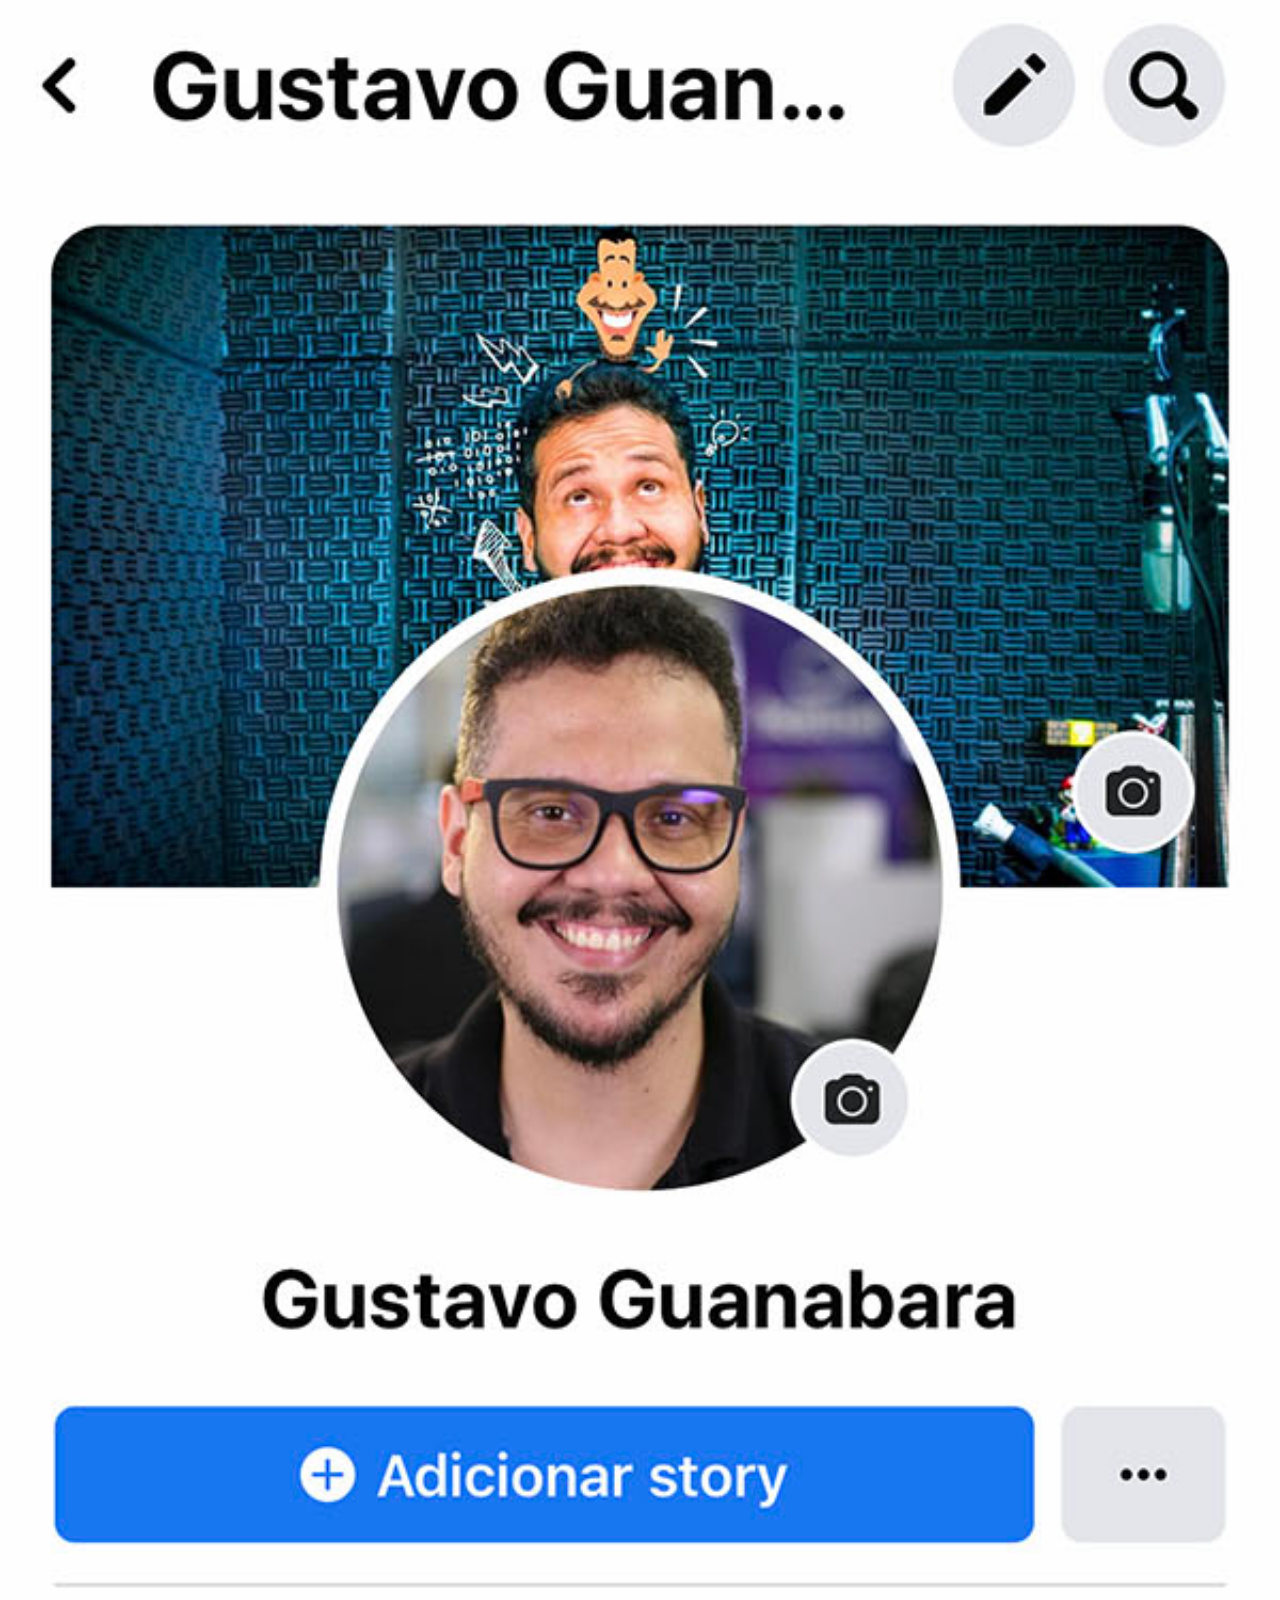
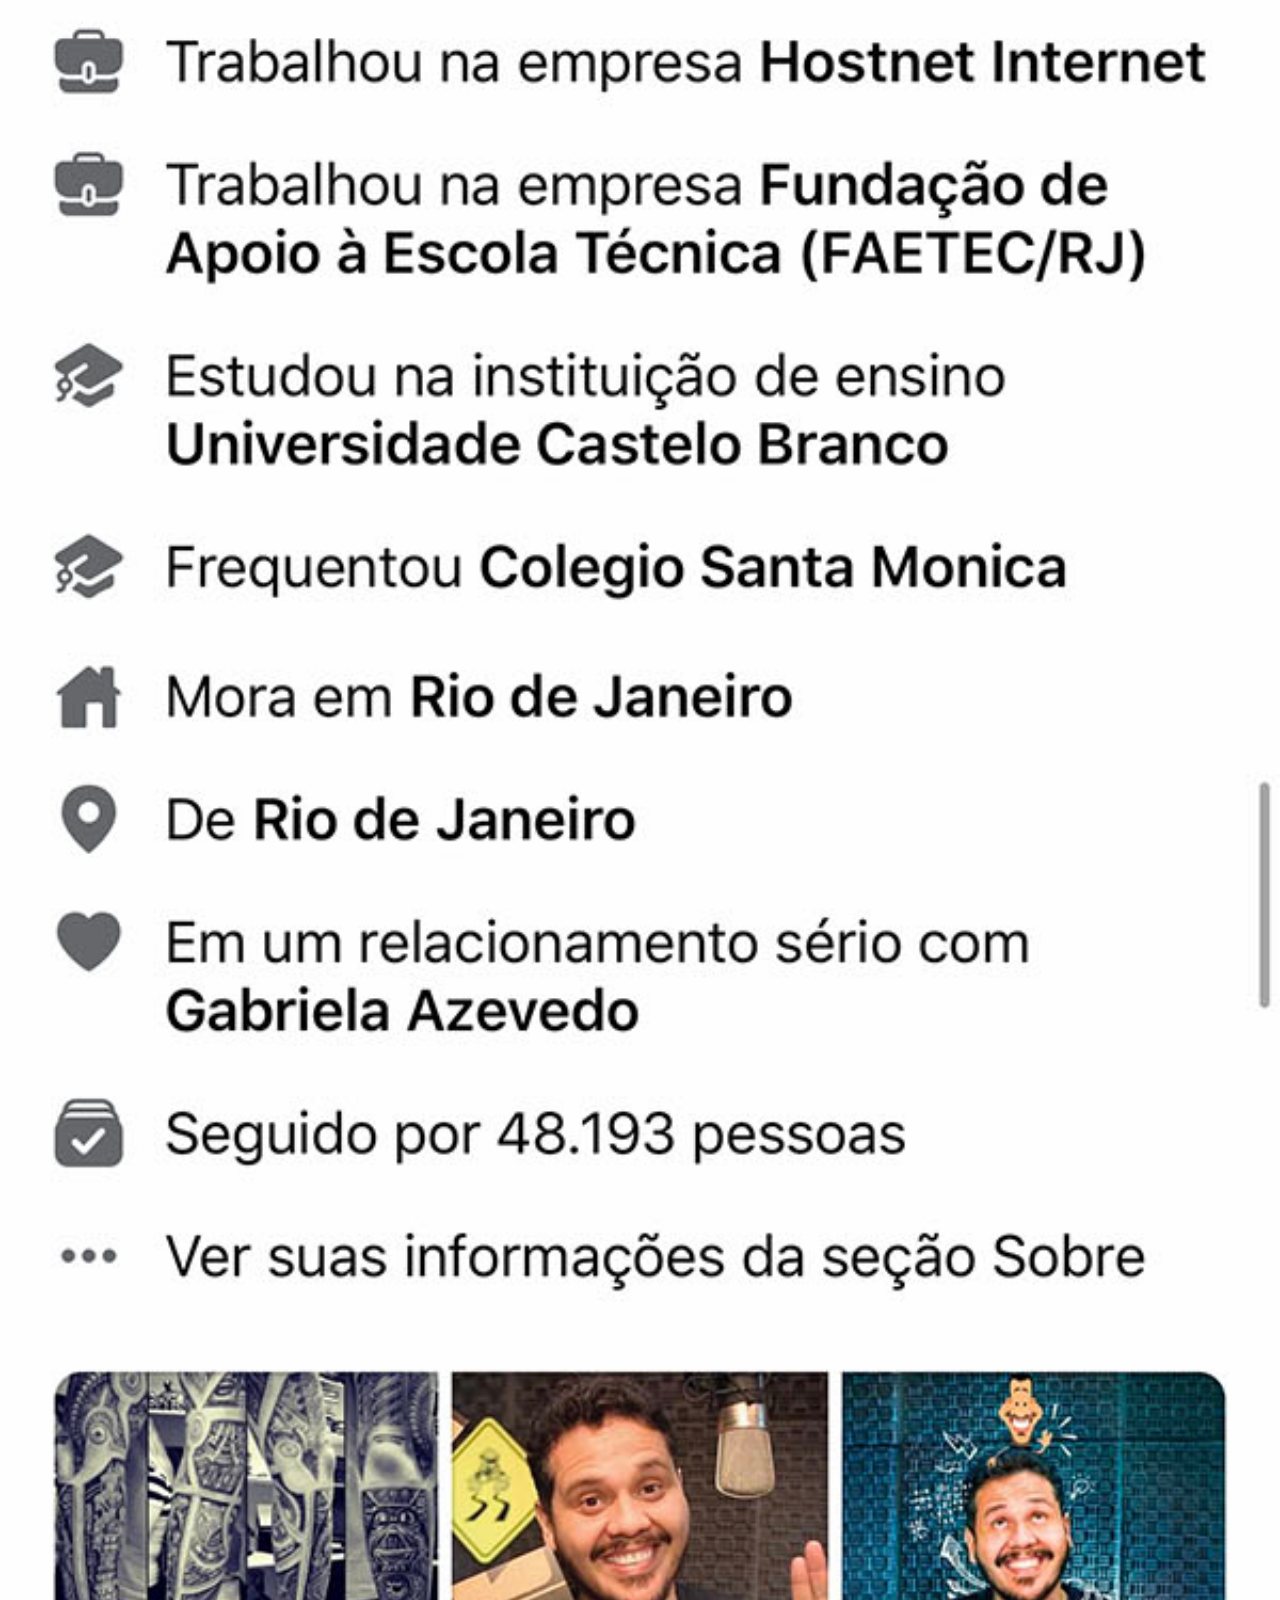
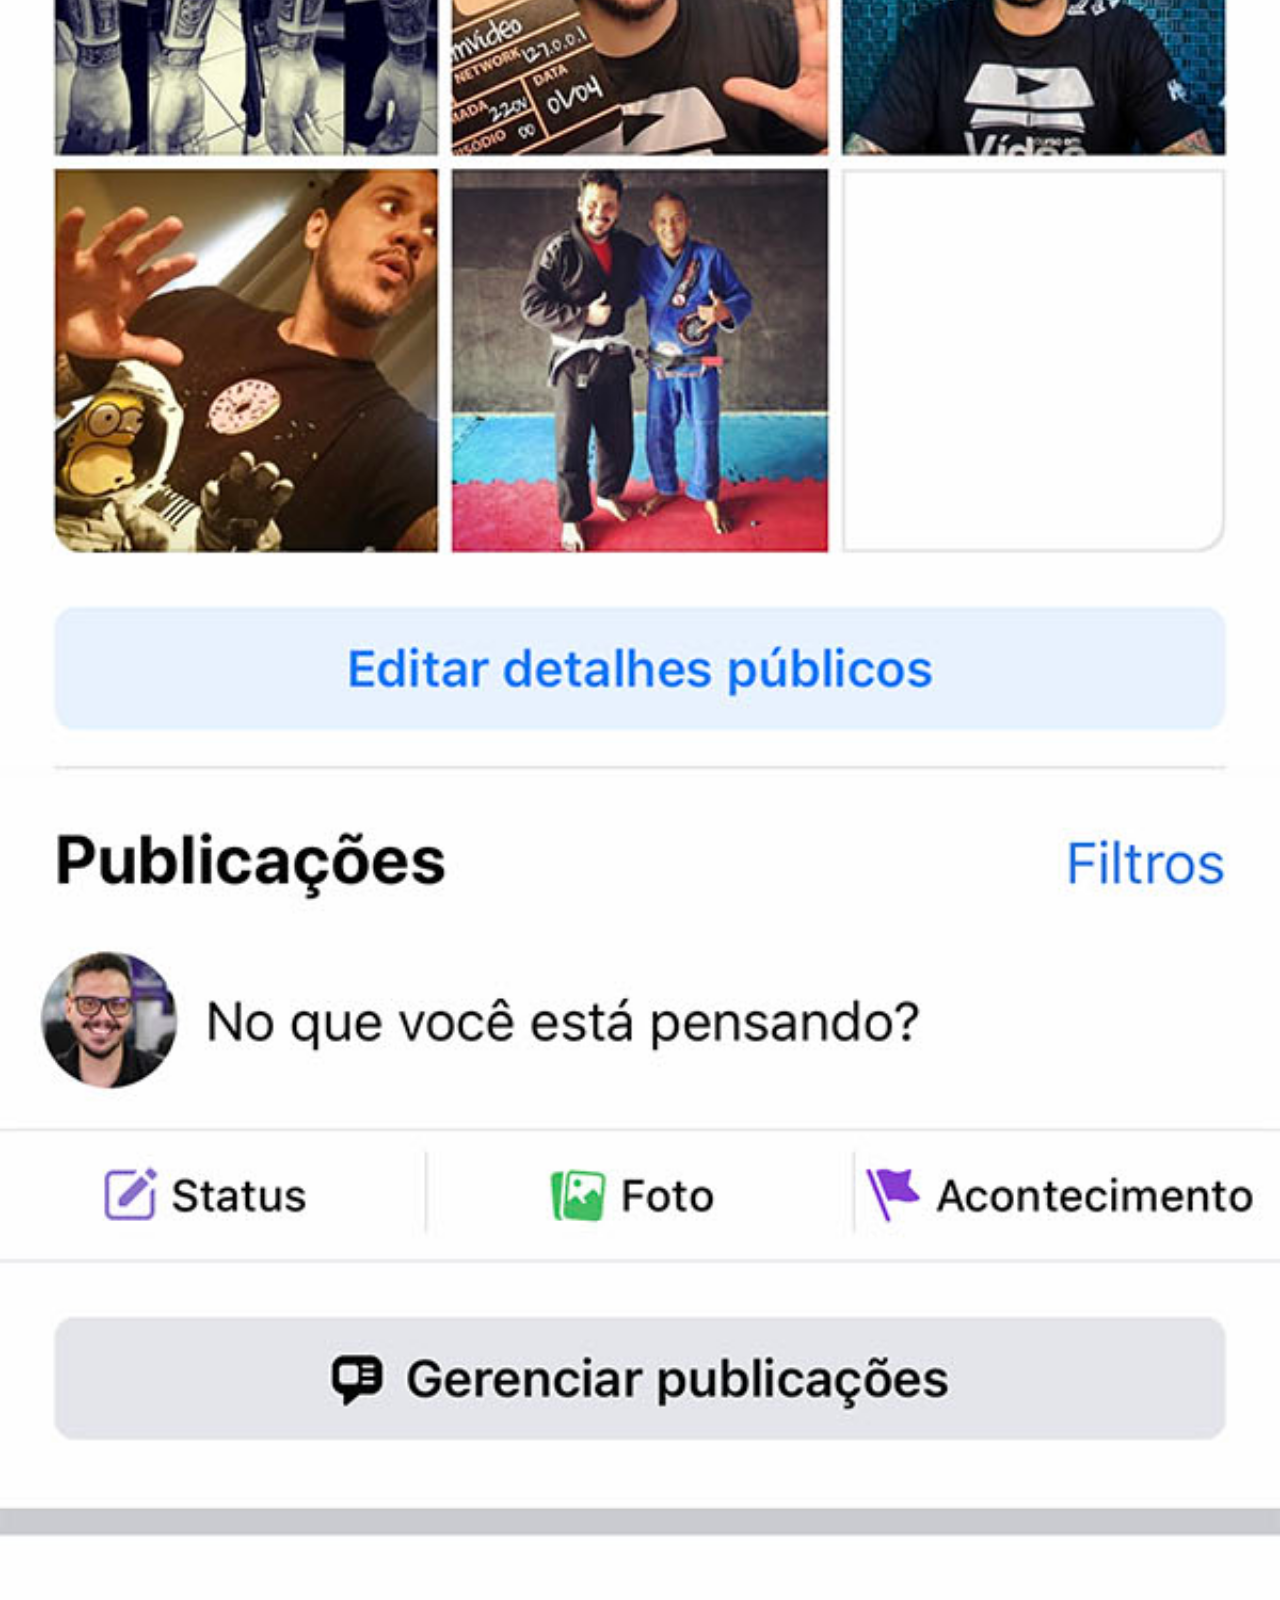
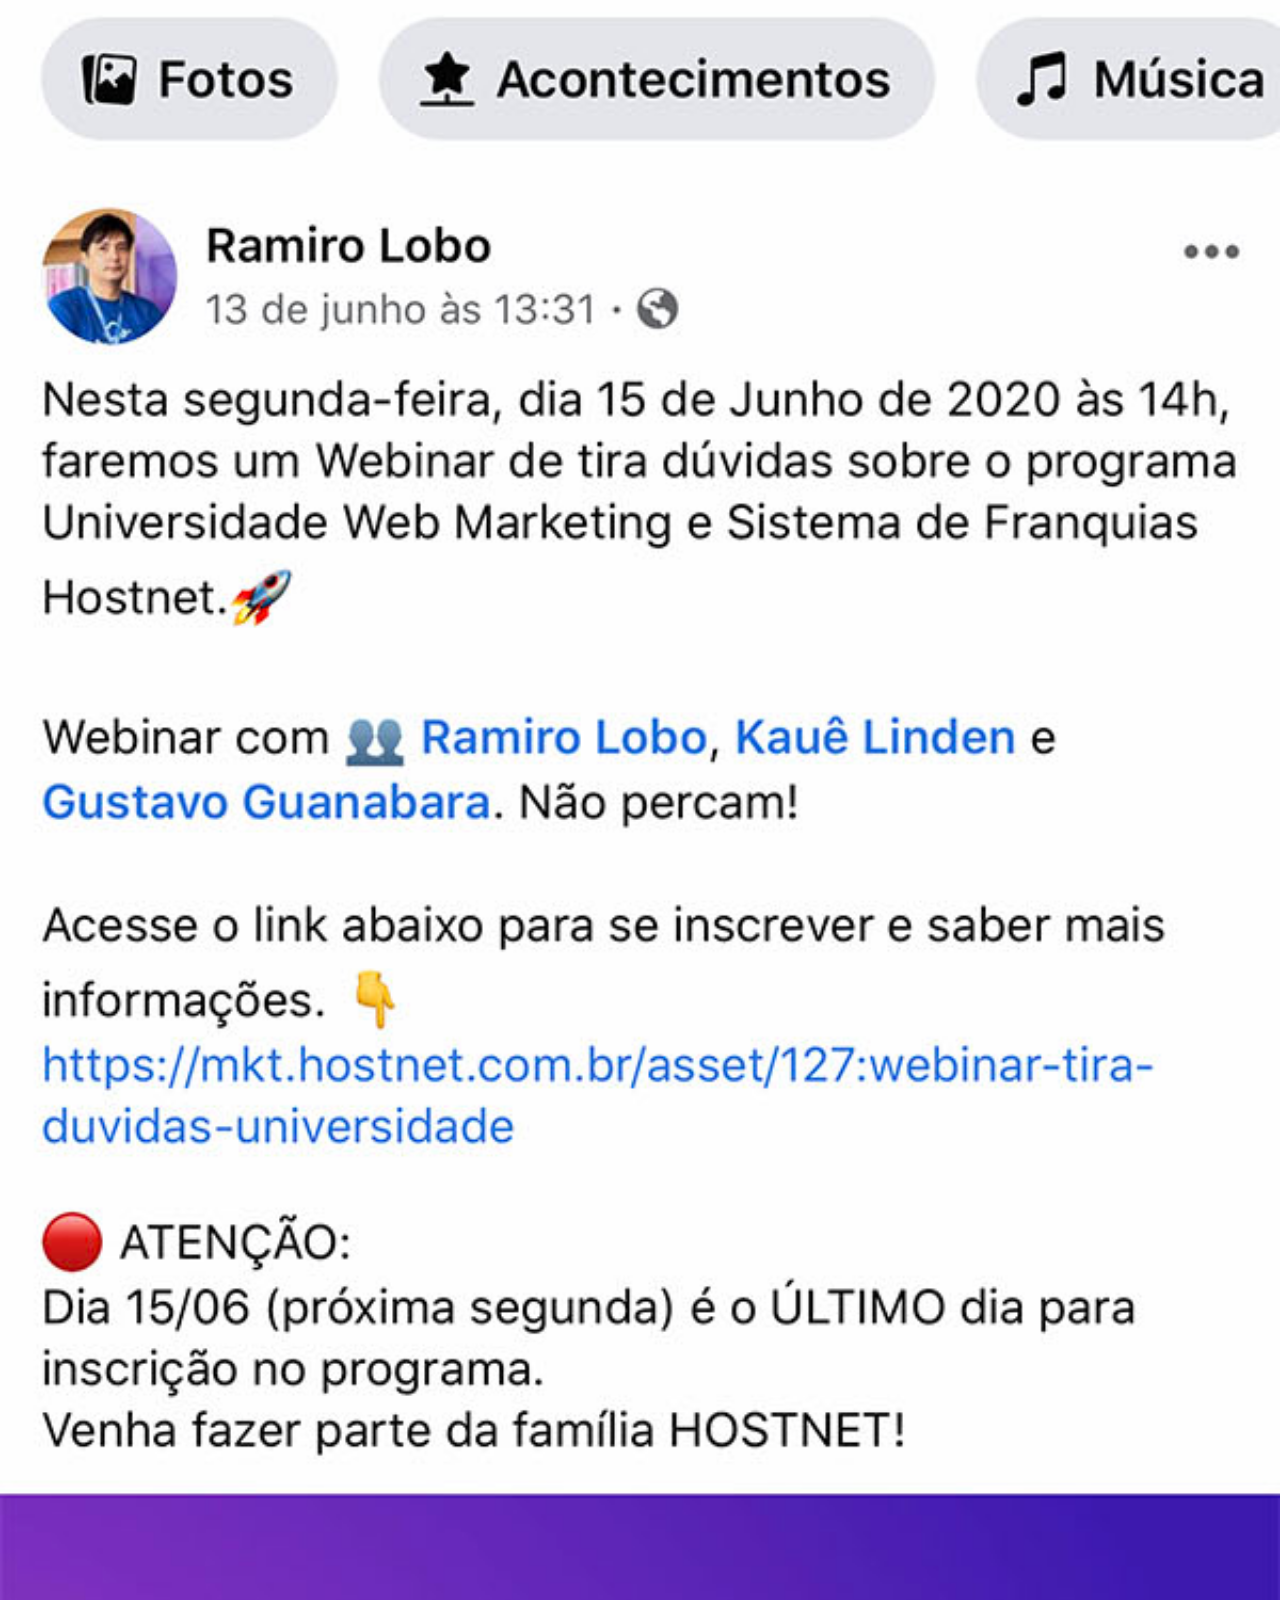
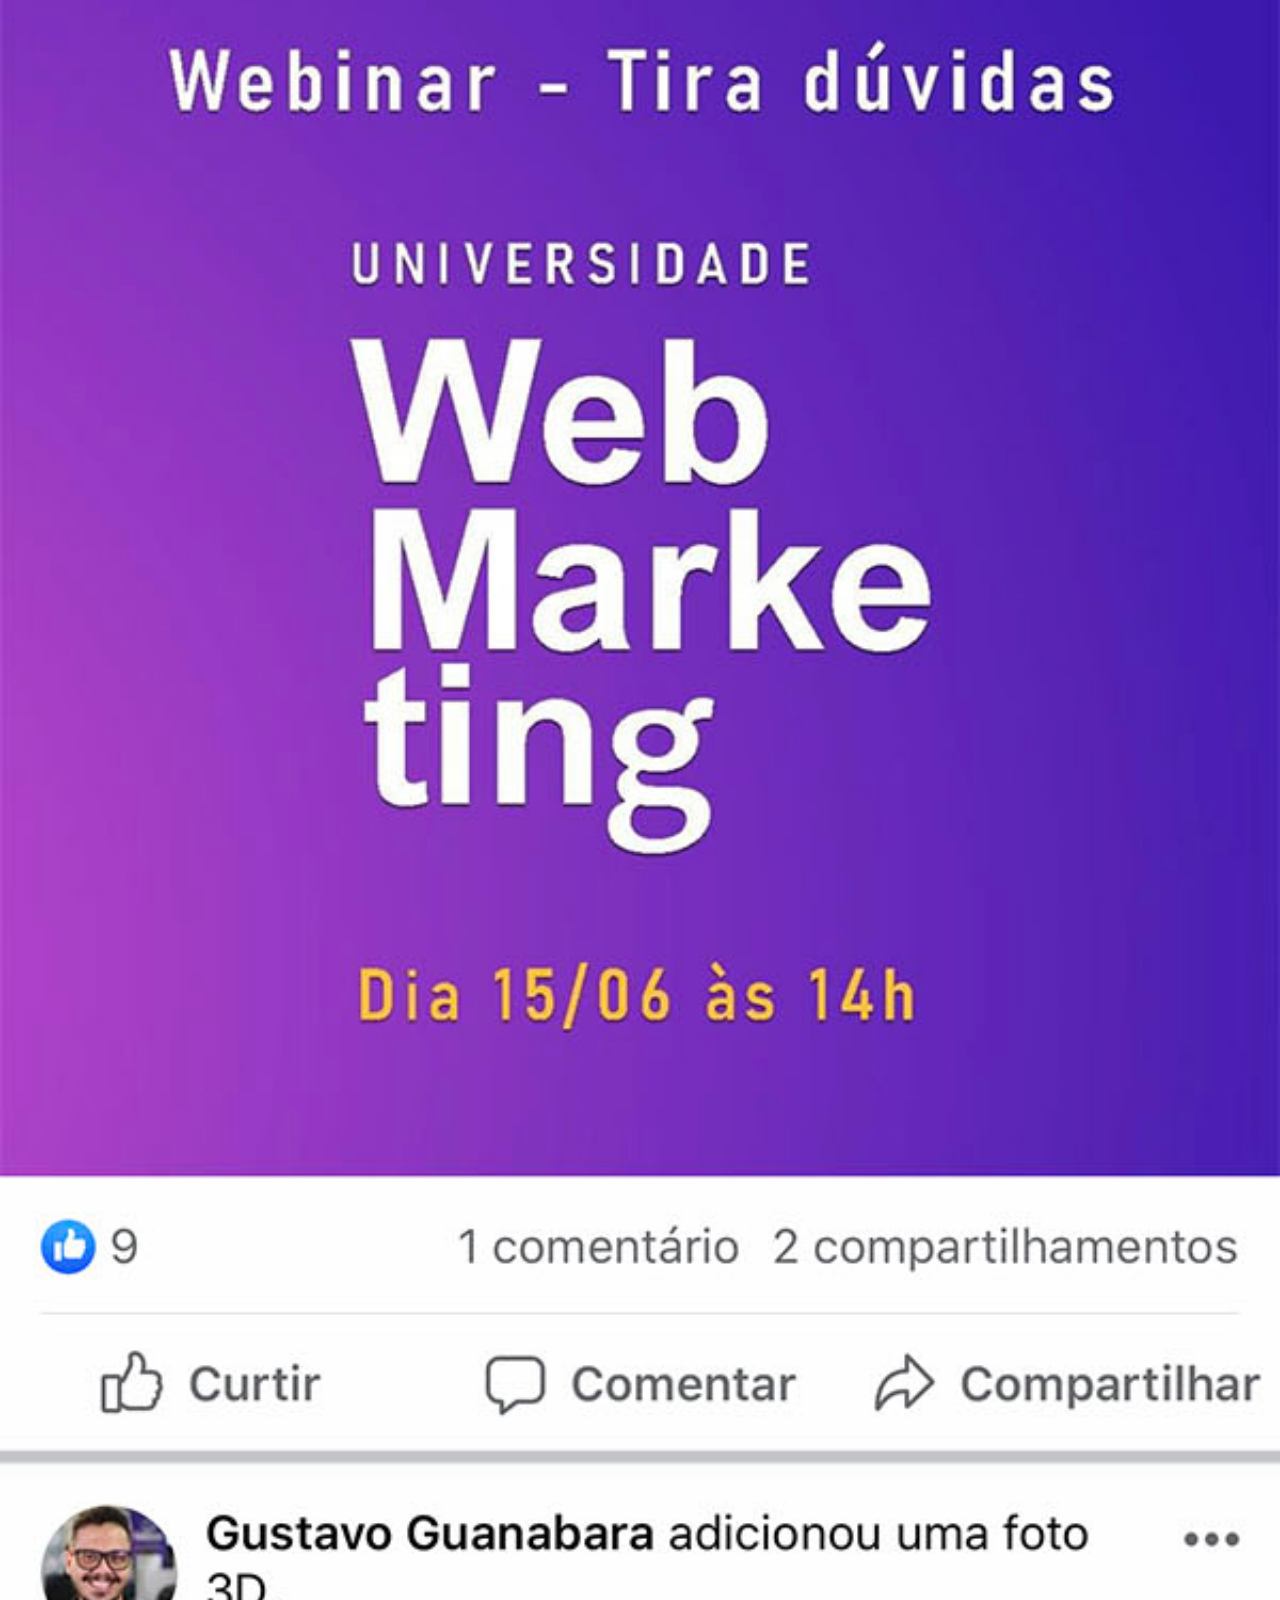
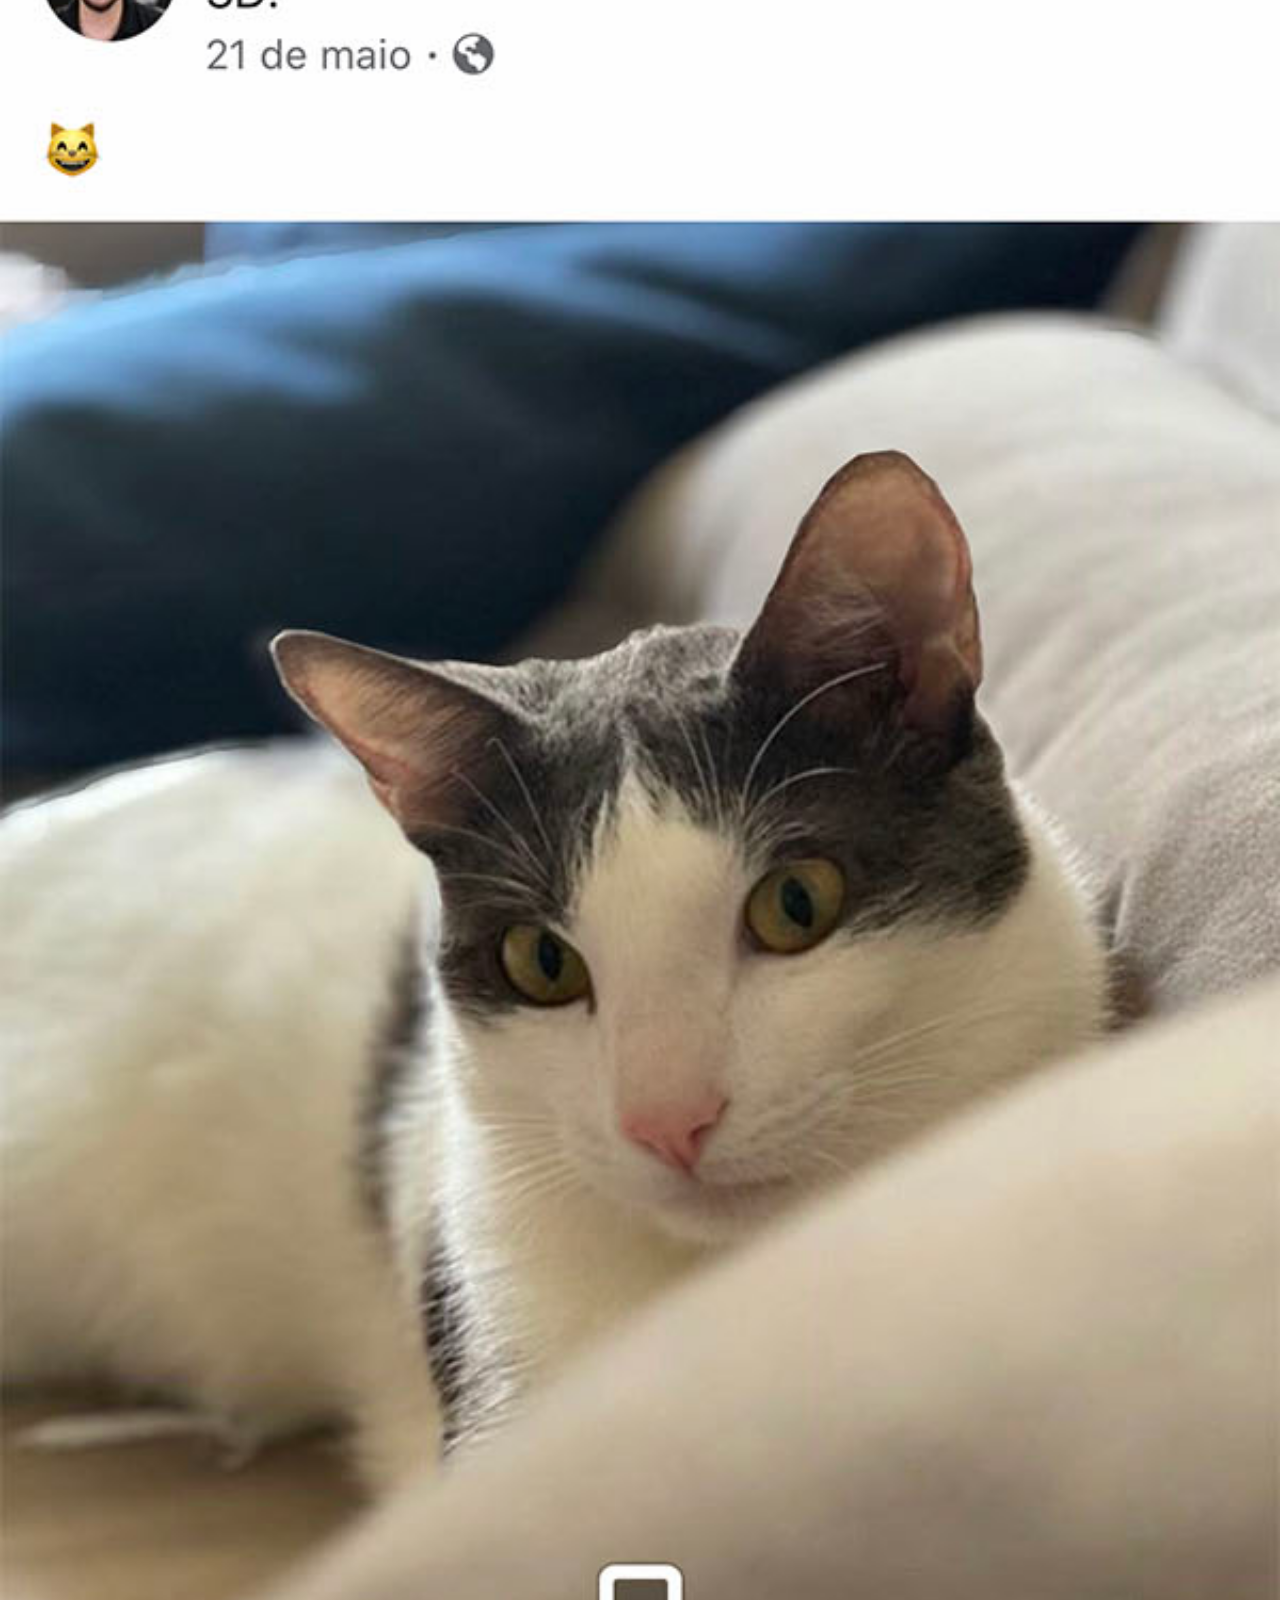
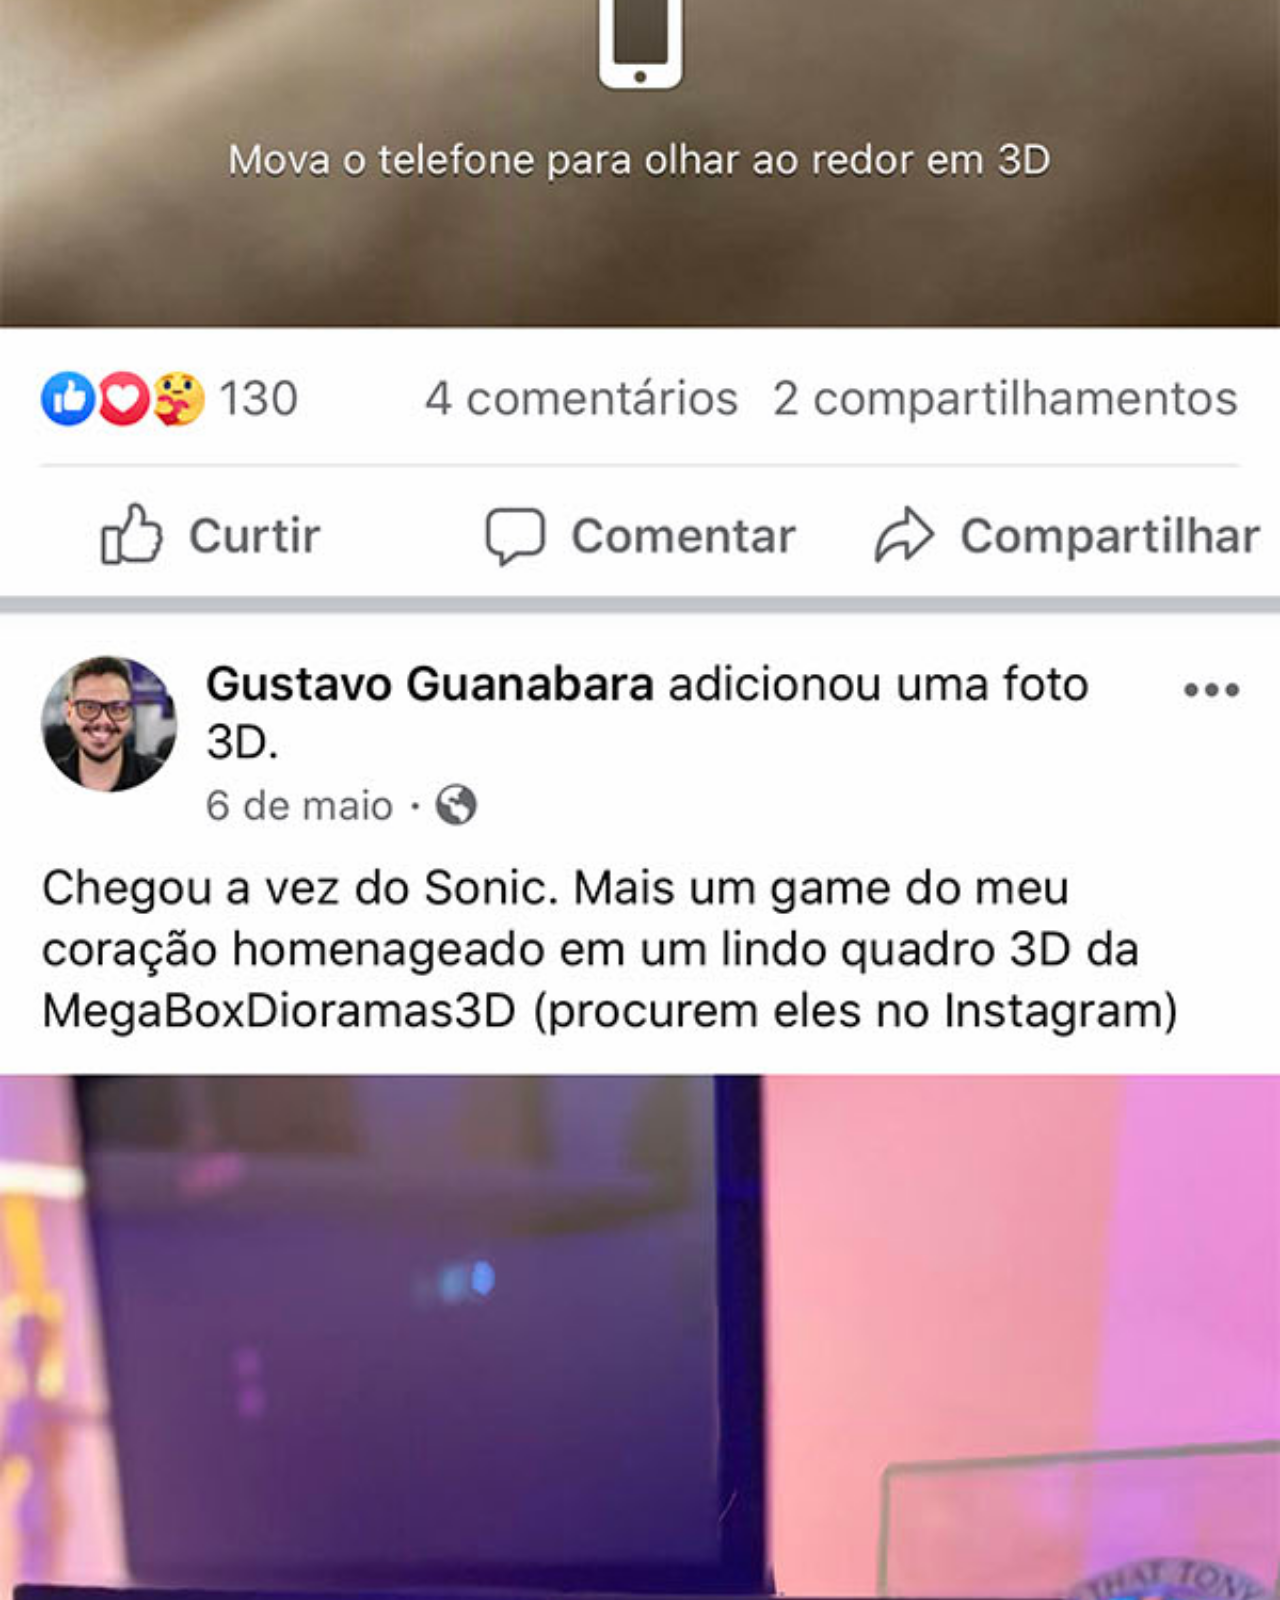
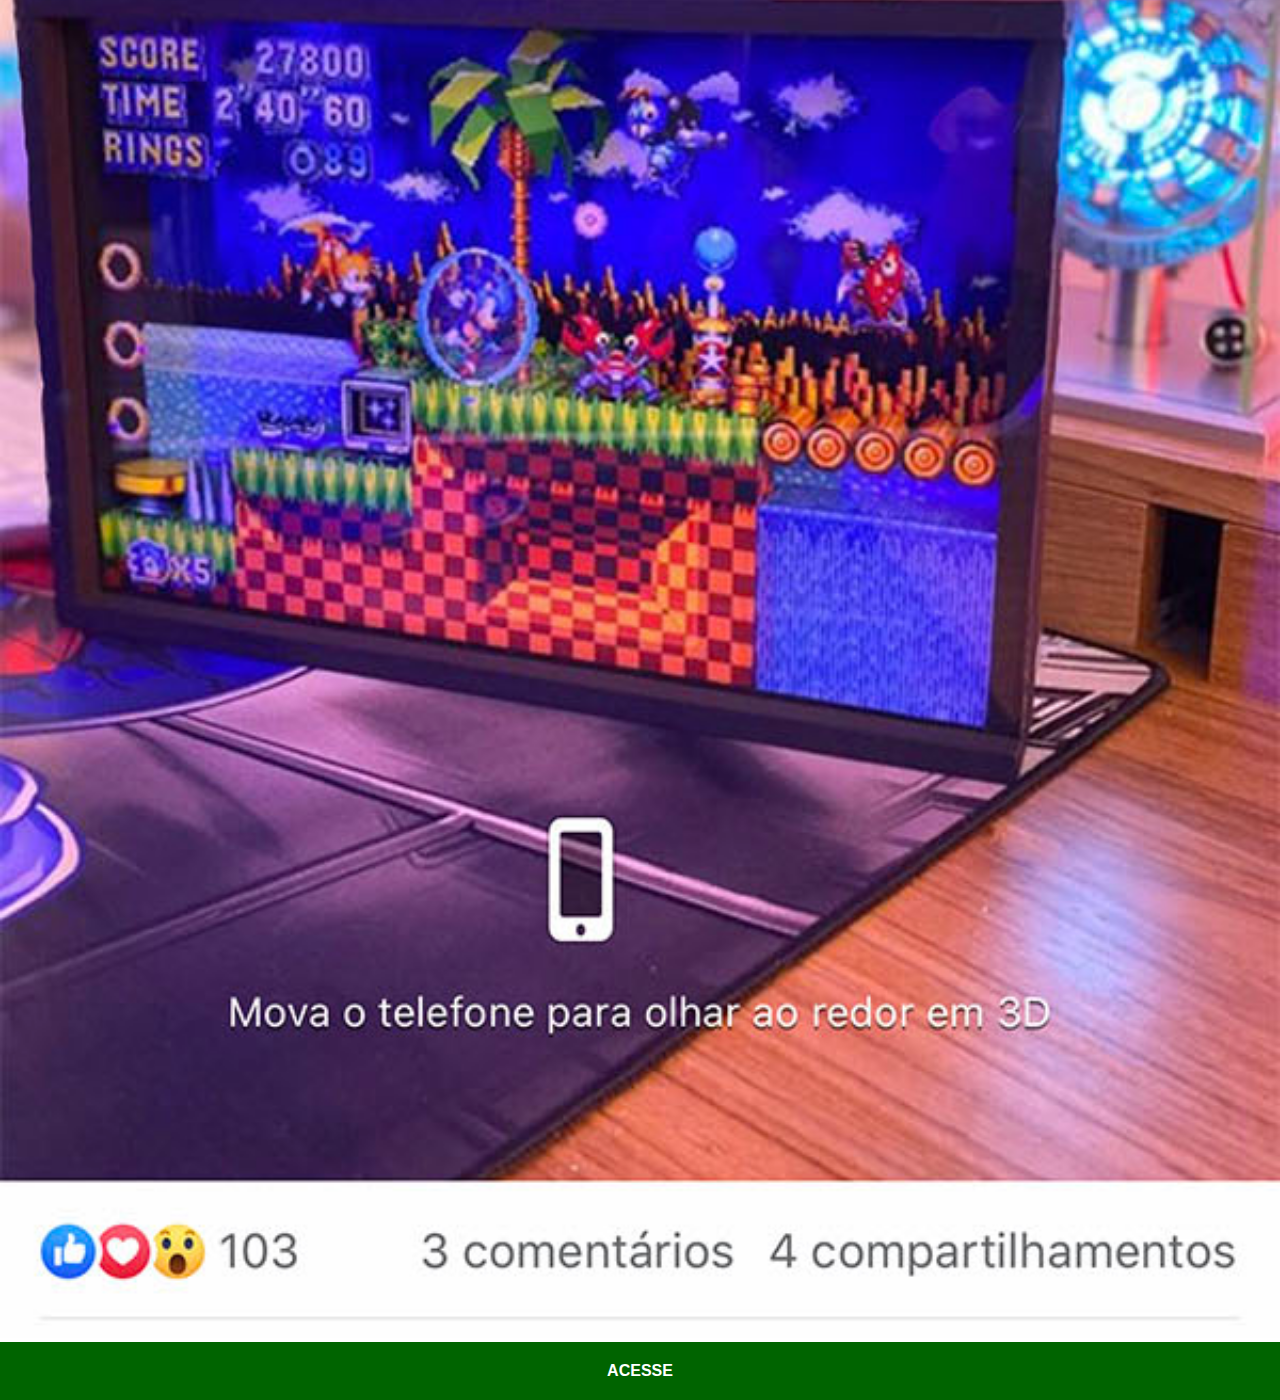
==== facebook.html @ 942e0782 "Funcionalidade aos botões" ====
<!DOCTYPE html>
<html lang="pt-br">
<head>
    <meta charset="UTF-8">
    <meta name="viewport" content="width=device-width, initial-scale=1.0">
    <title>Facebook</title>
    <link rel="stylesheet" href="estilos/social.css">
</head>
<body>
    <img src="imagens/tela-facebook.jpg" alt="Facebook">
    <a href="https://www.facebook.com/gustavoguanabara" target="_blank">ACESSE</a>
</body>
</html>
---- estilos/social.css ----
@charset "UTF-8";

* {
    margin: 0px;
    padding: 0px;
    font-family: Arial, Helvetica, sans-serif;
}

::-webkit-scrollbar {
    width: 0px;
    height: 0px;
}

img {
    width: 100vw;
}

a {
    display: block;
    background-color: darkgreen;
    padding: 20px;
    text-align: center;
    color: white;
    text-decoration: none;
    font-weight: bolder;
}

a:hover {
    background-color: green;
}
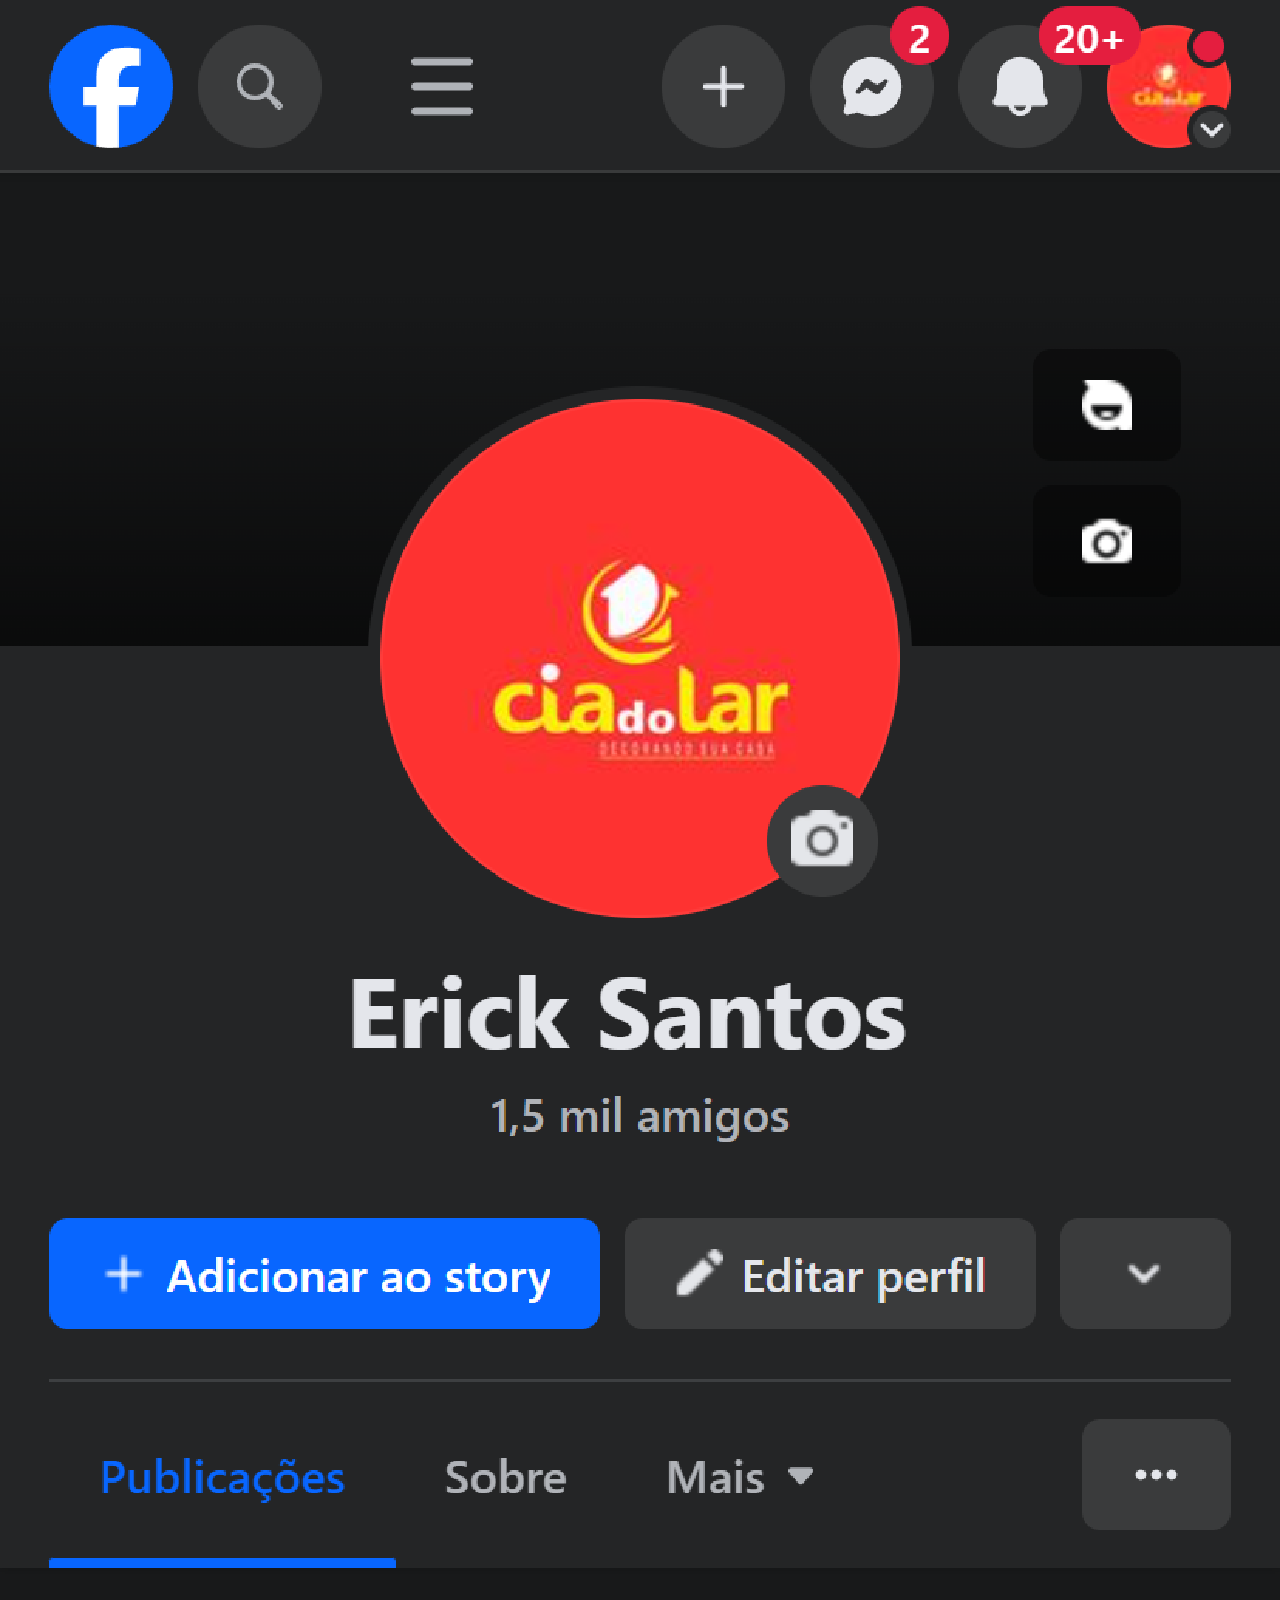
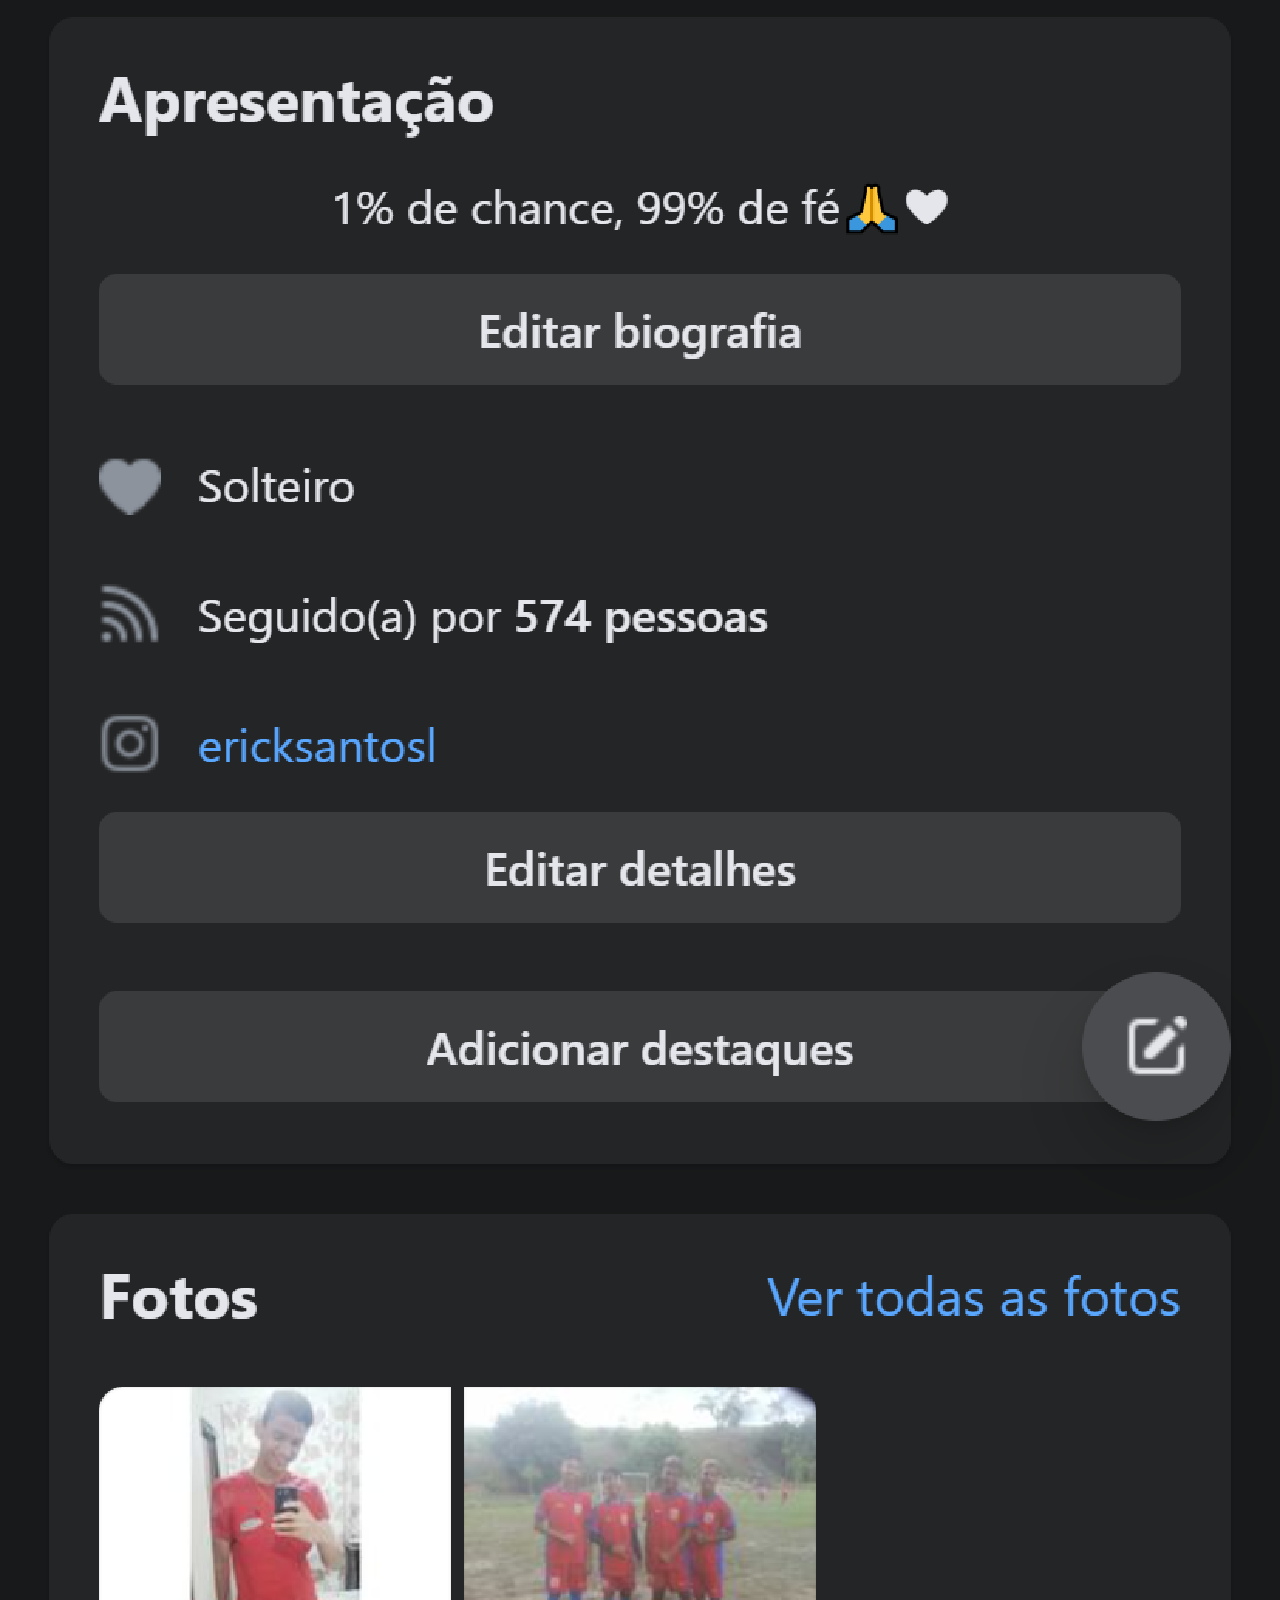
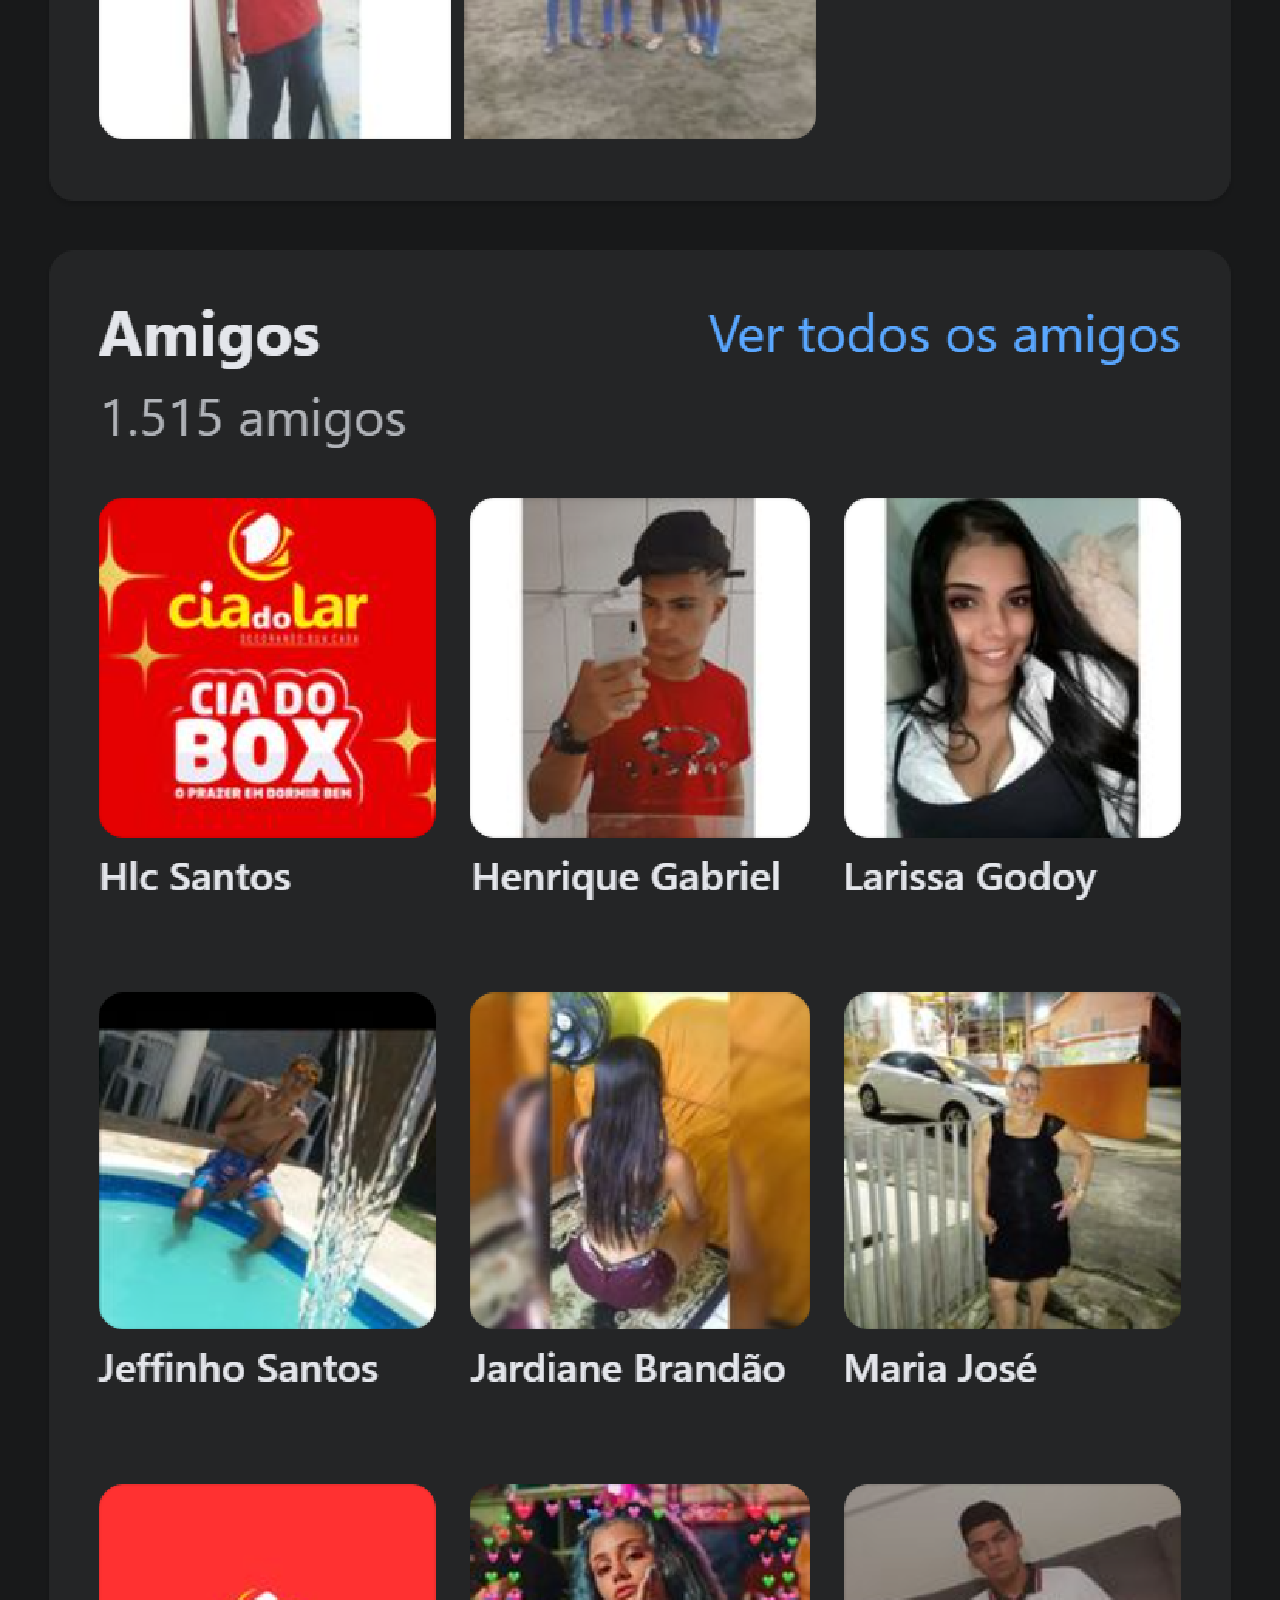
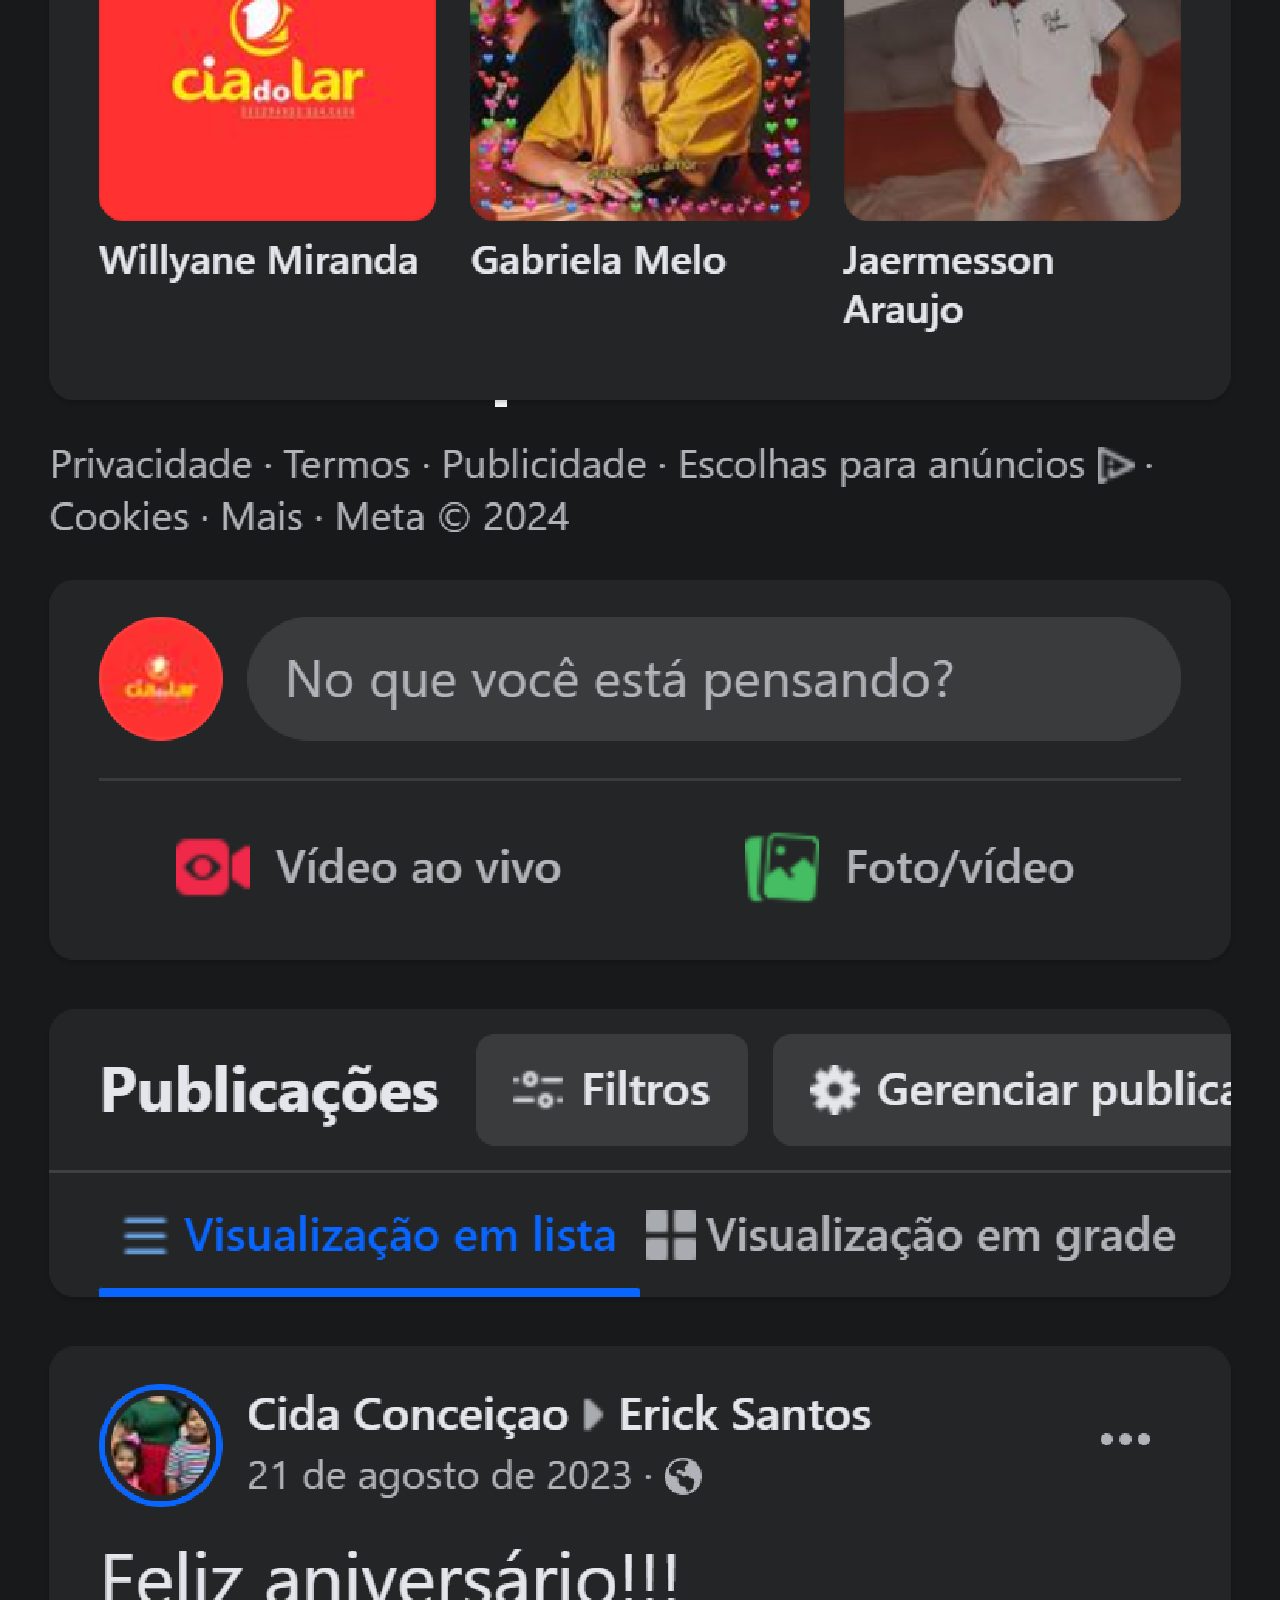
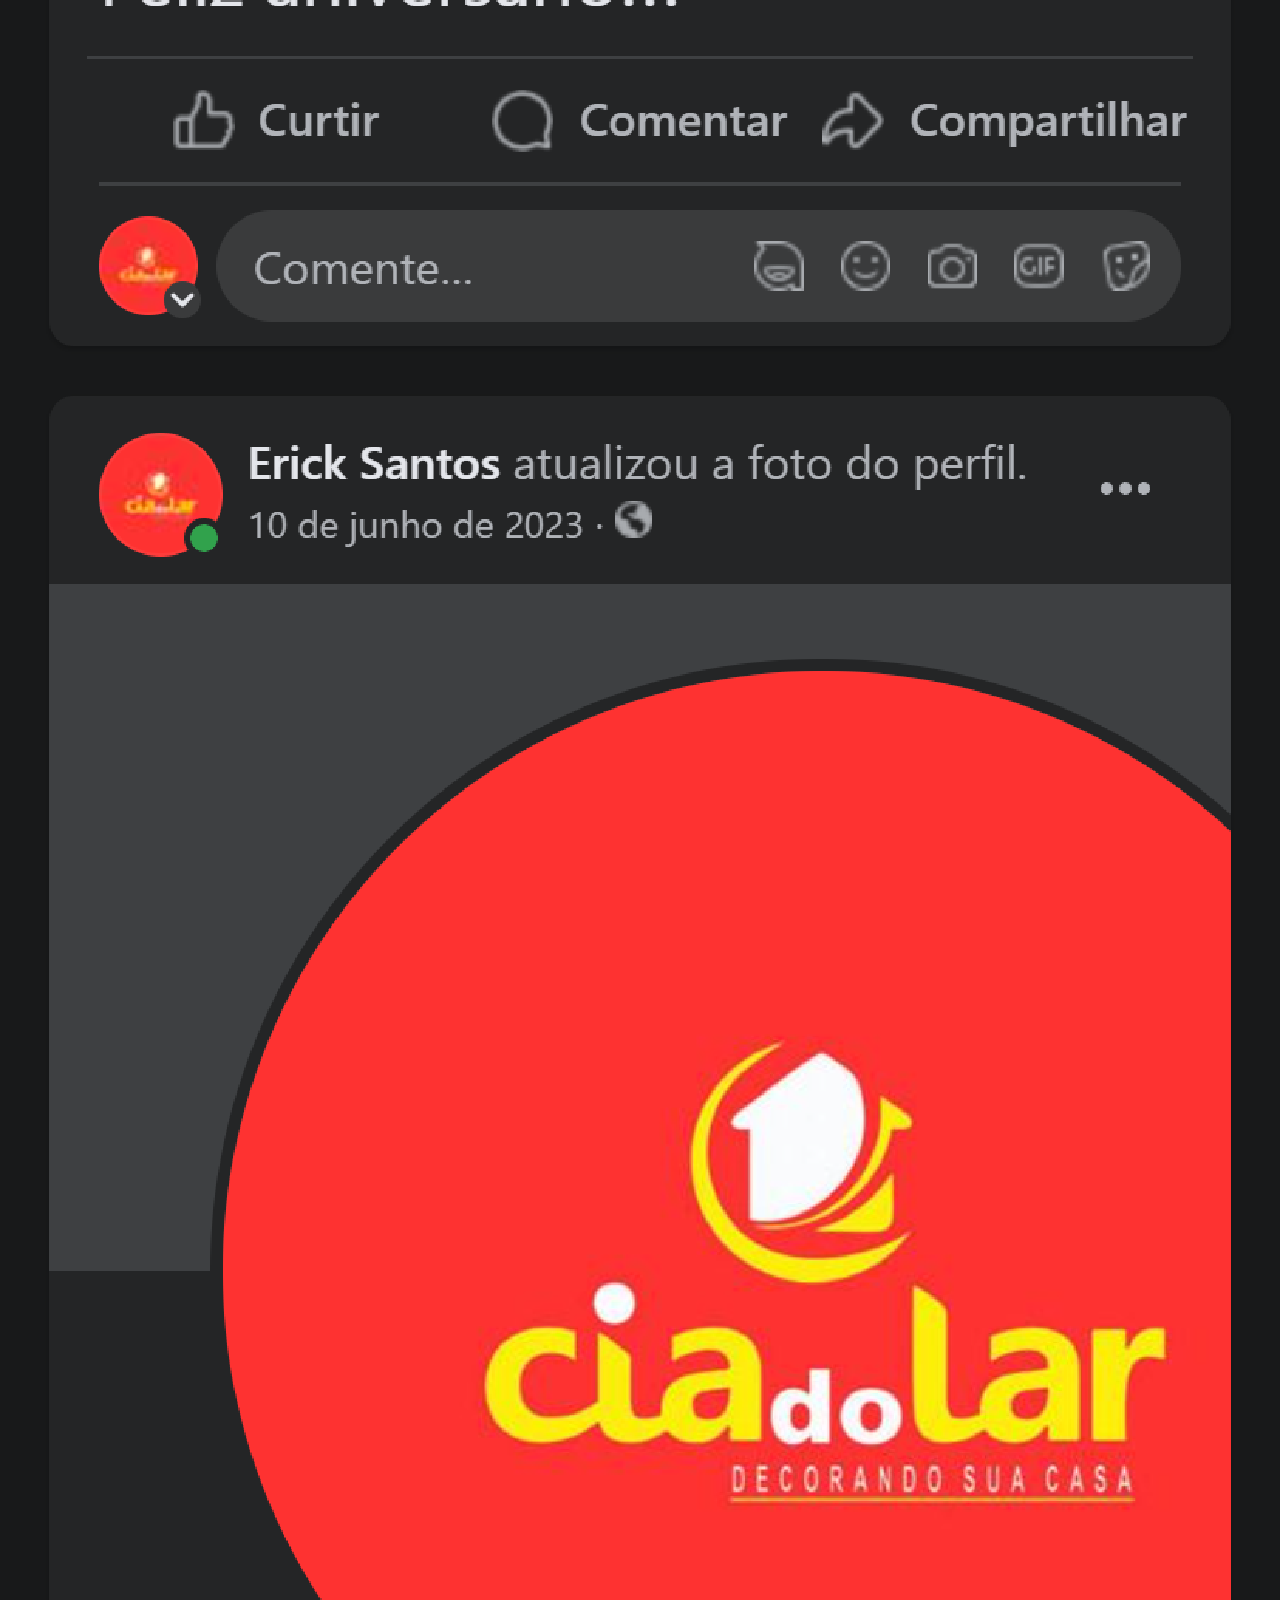
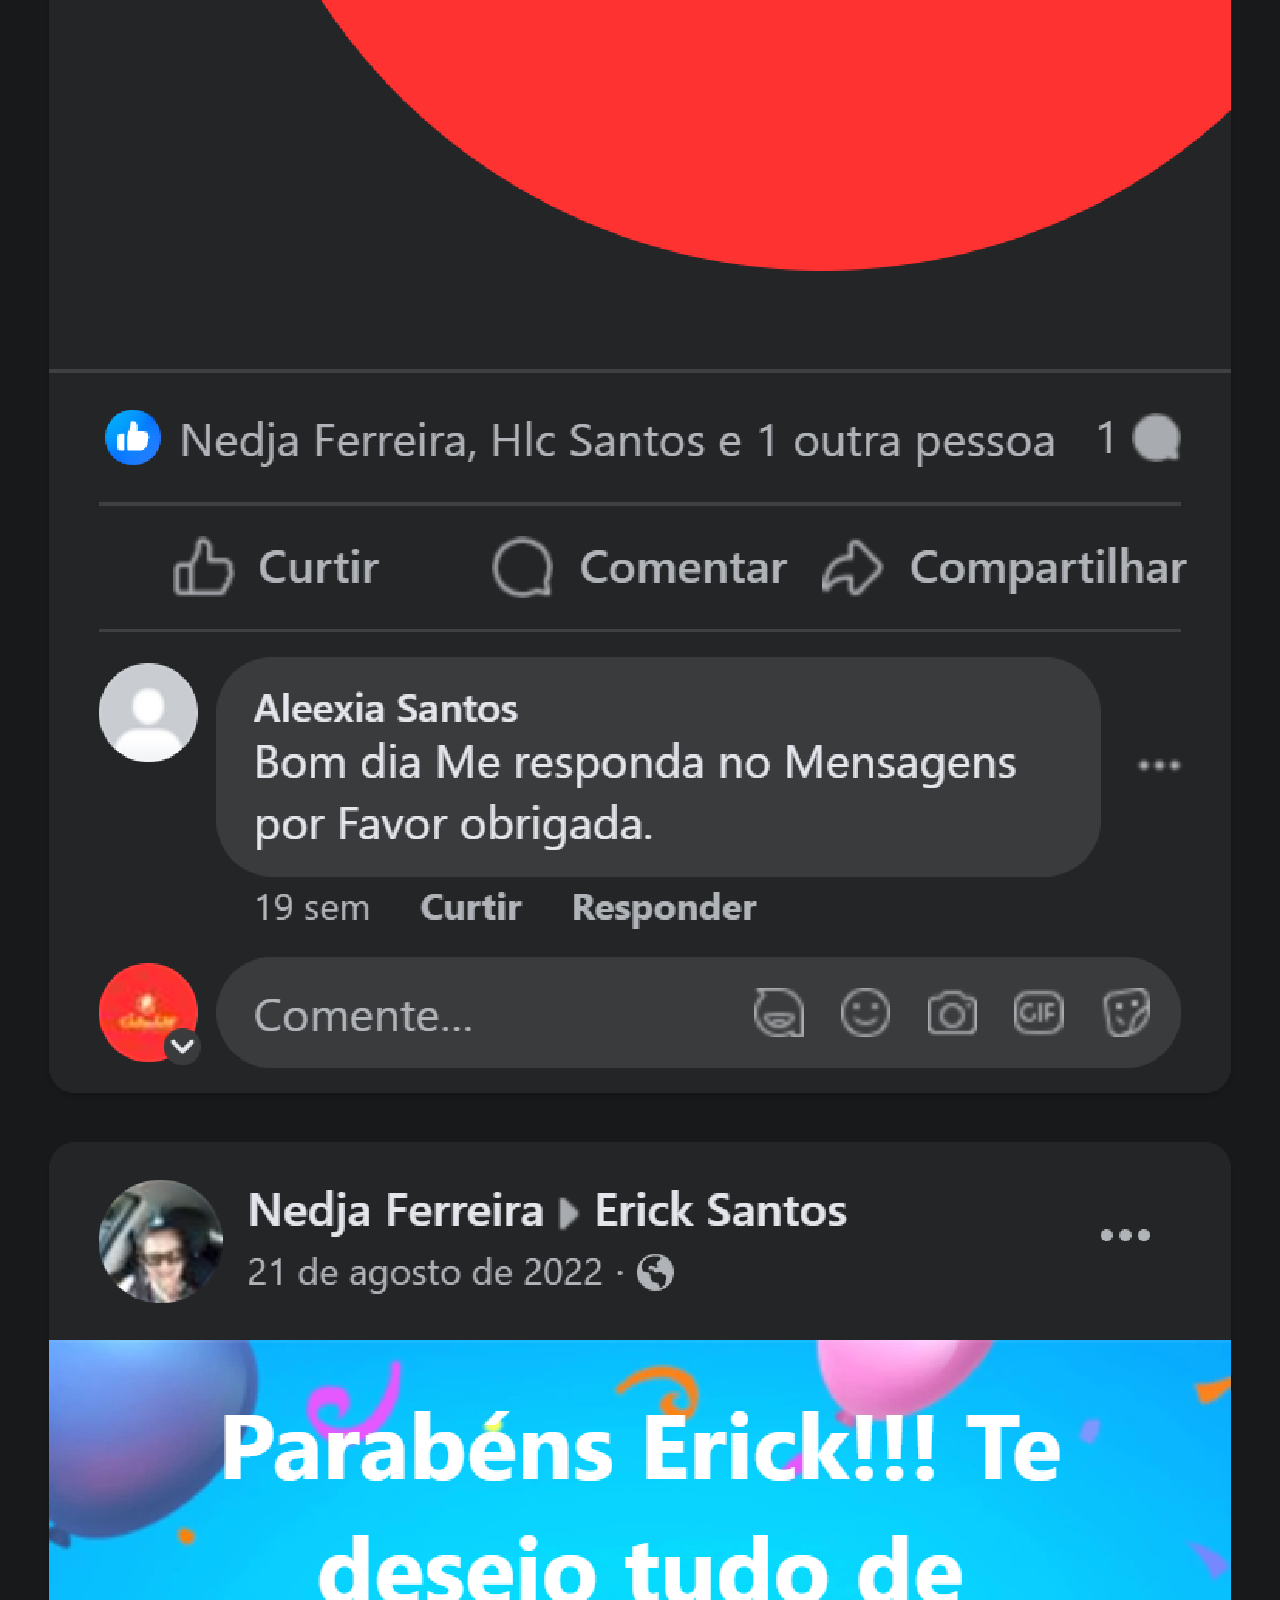
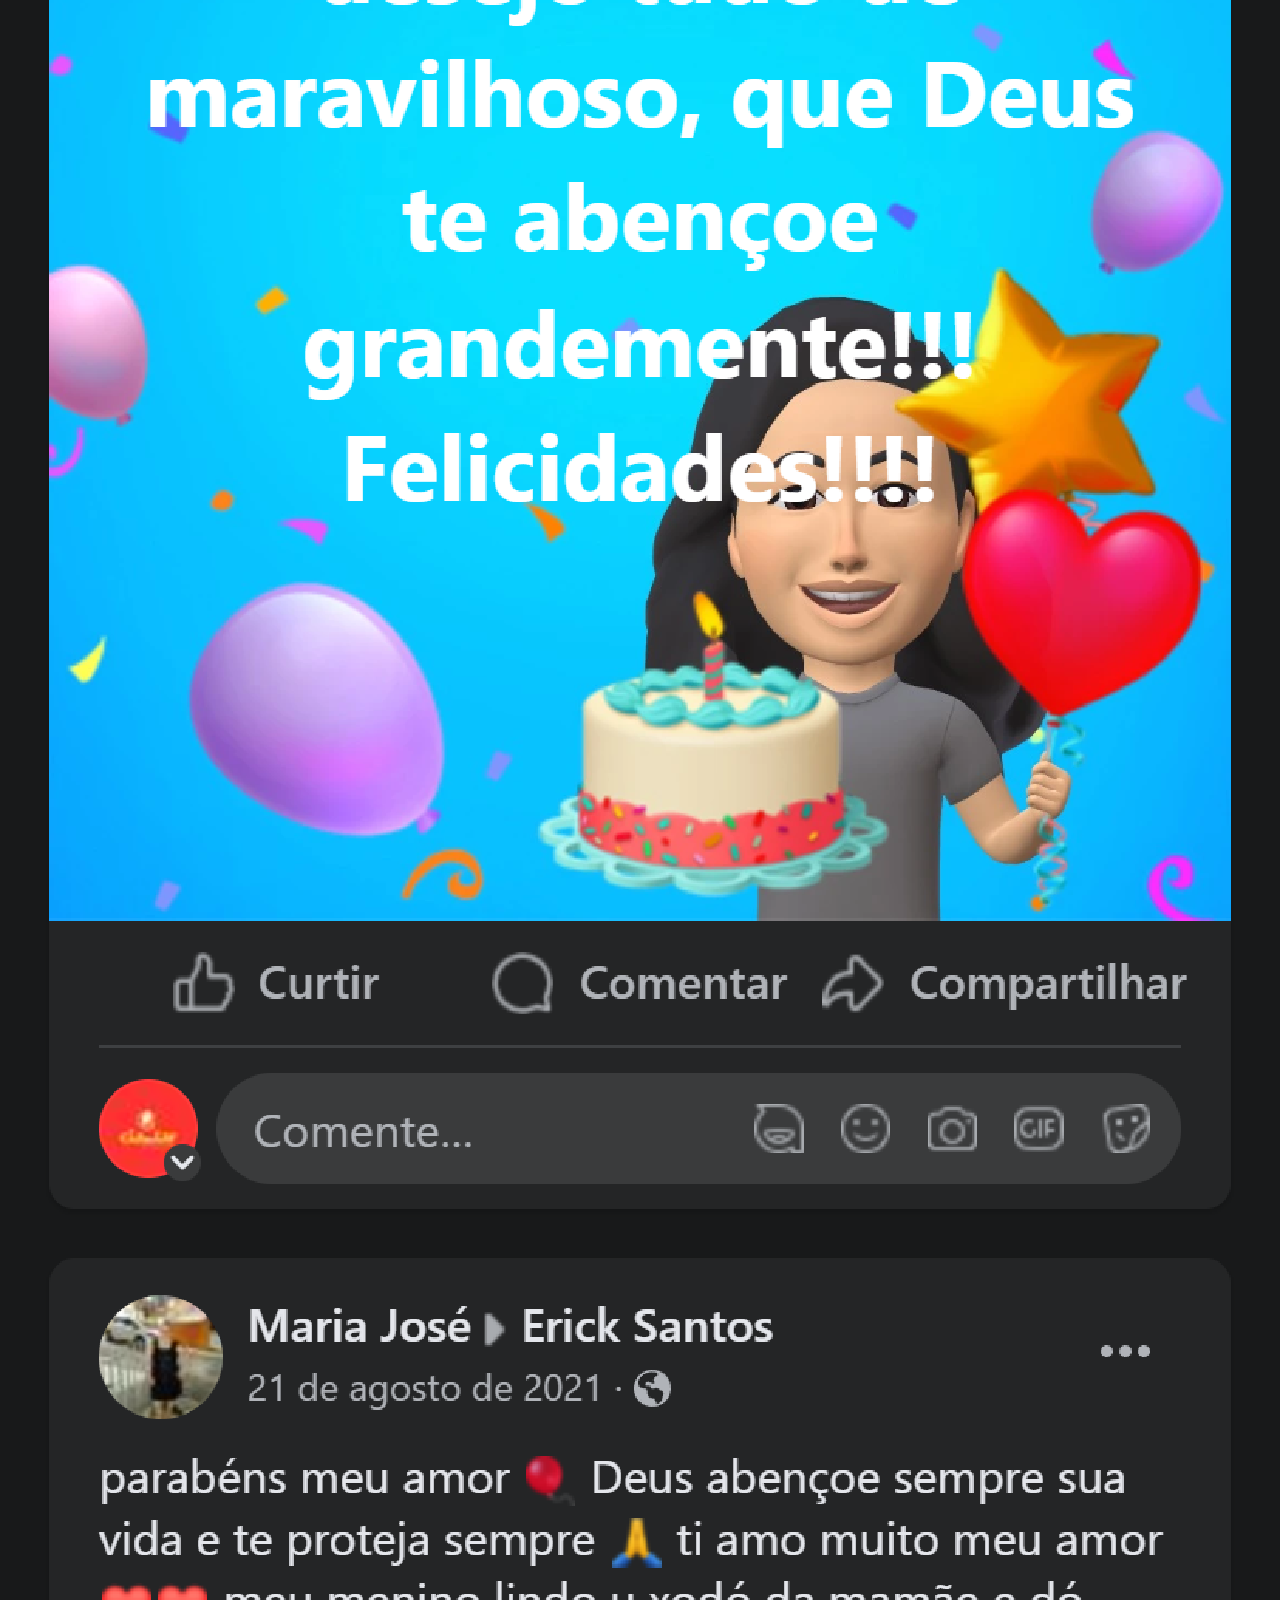
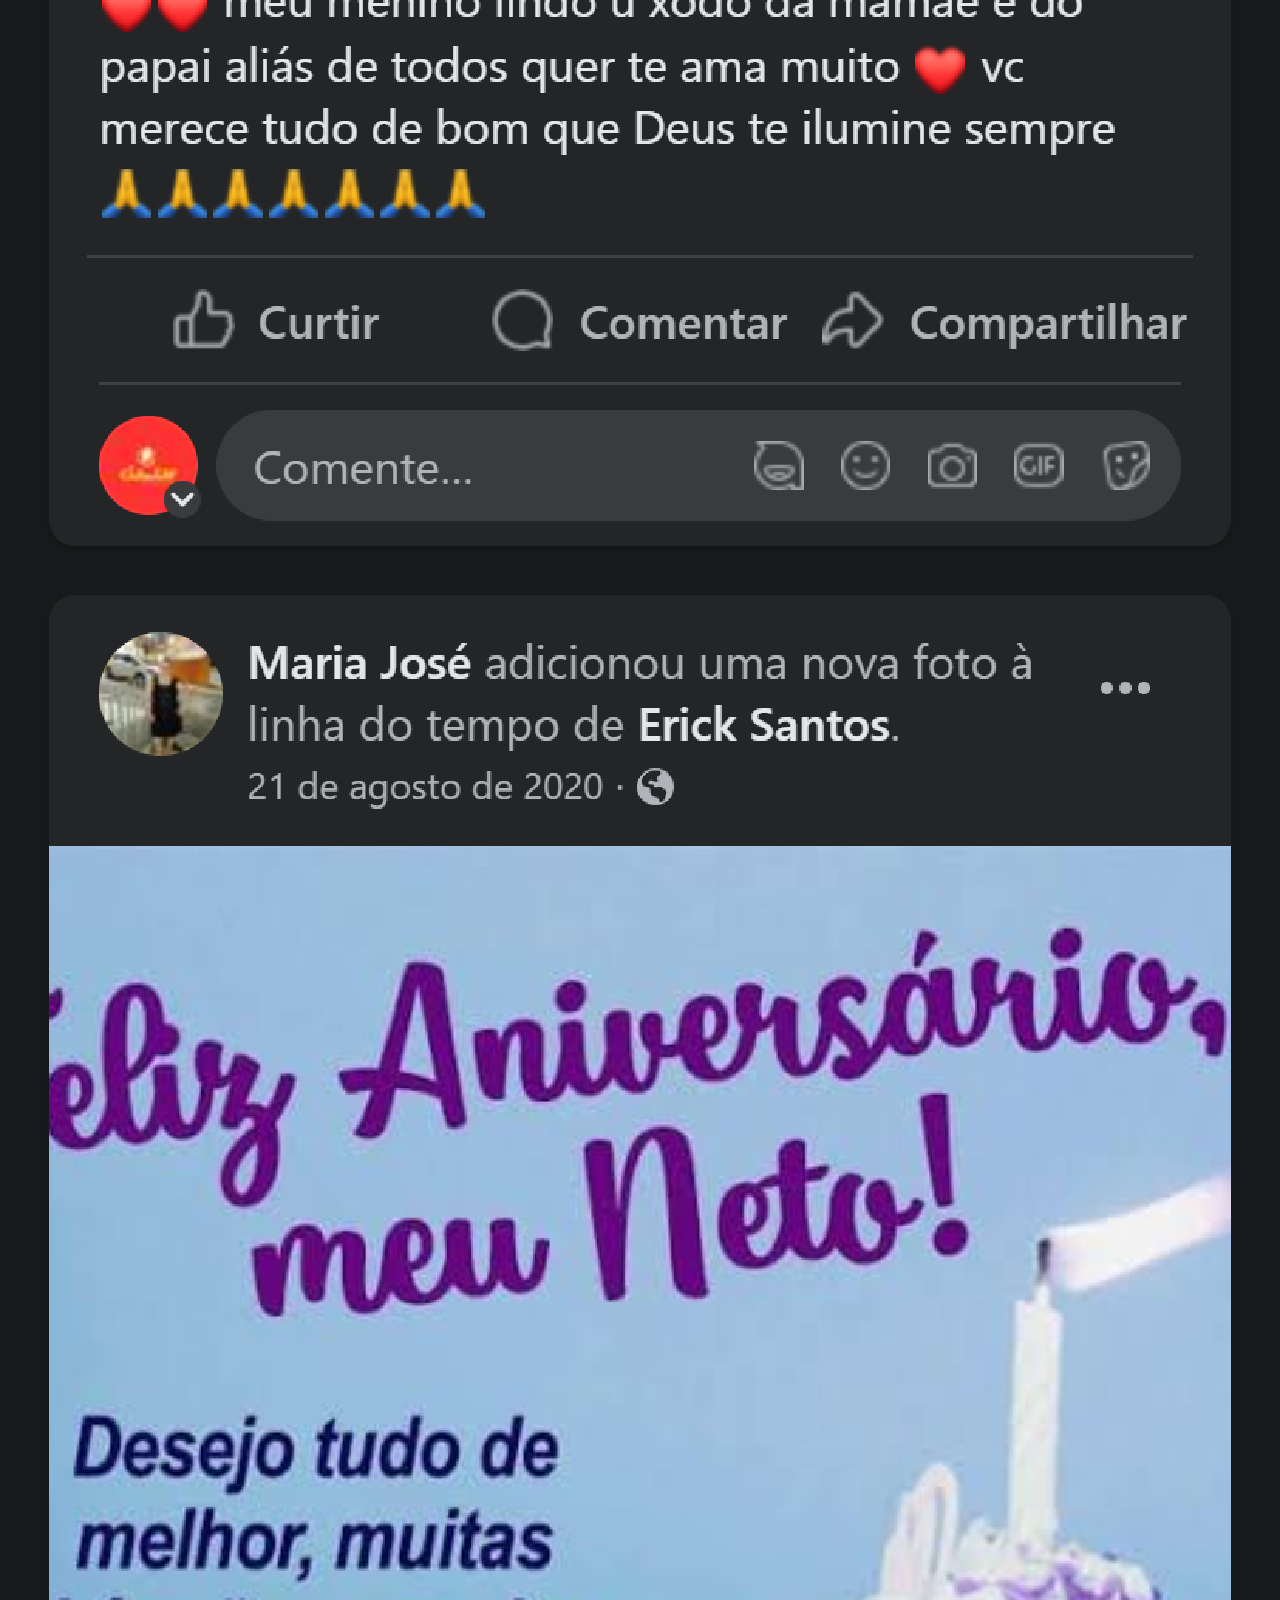
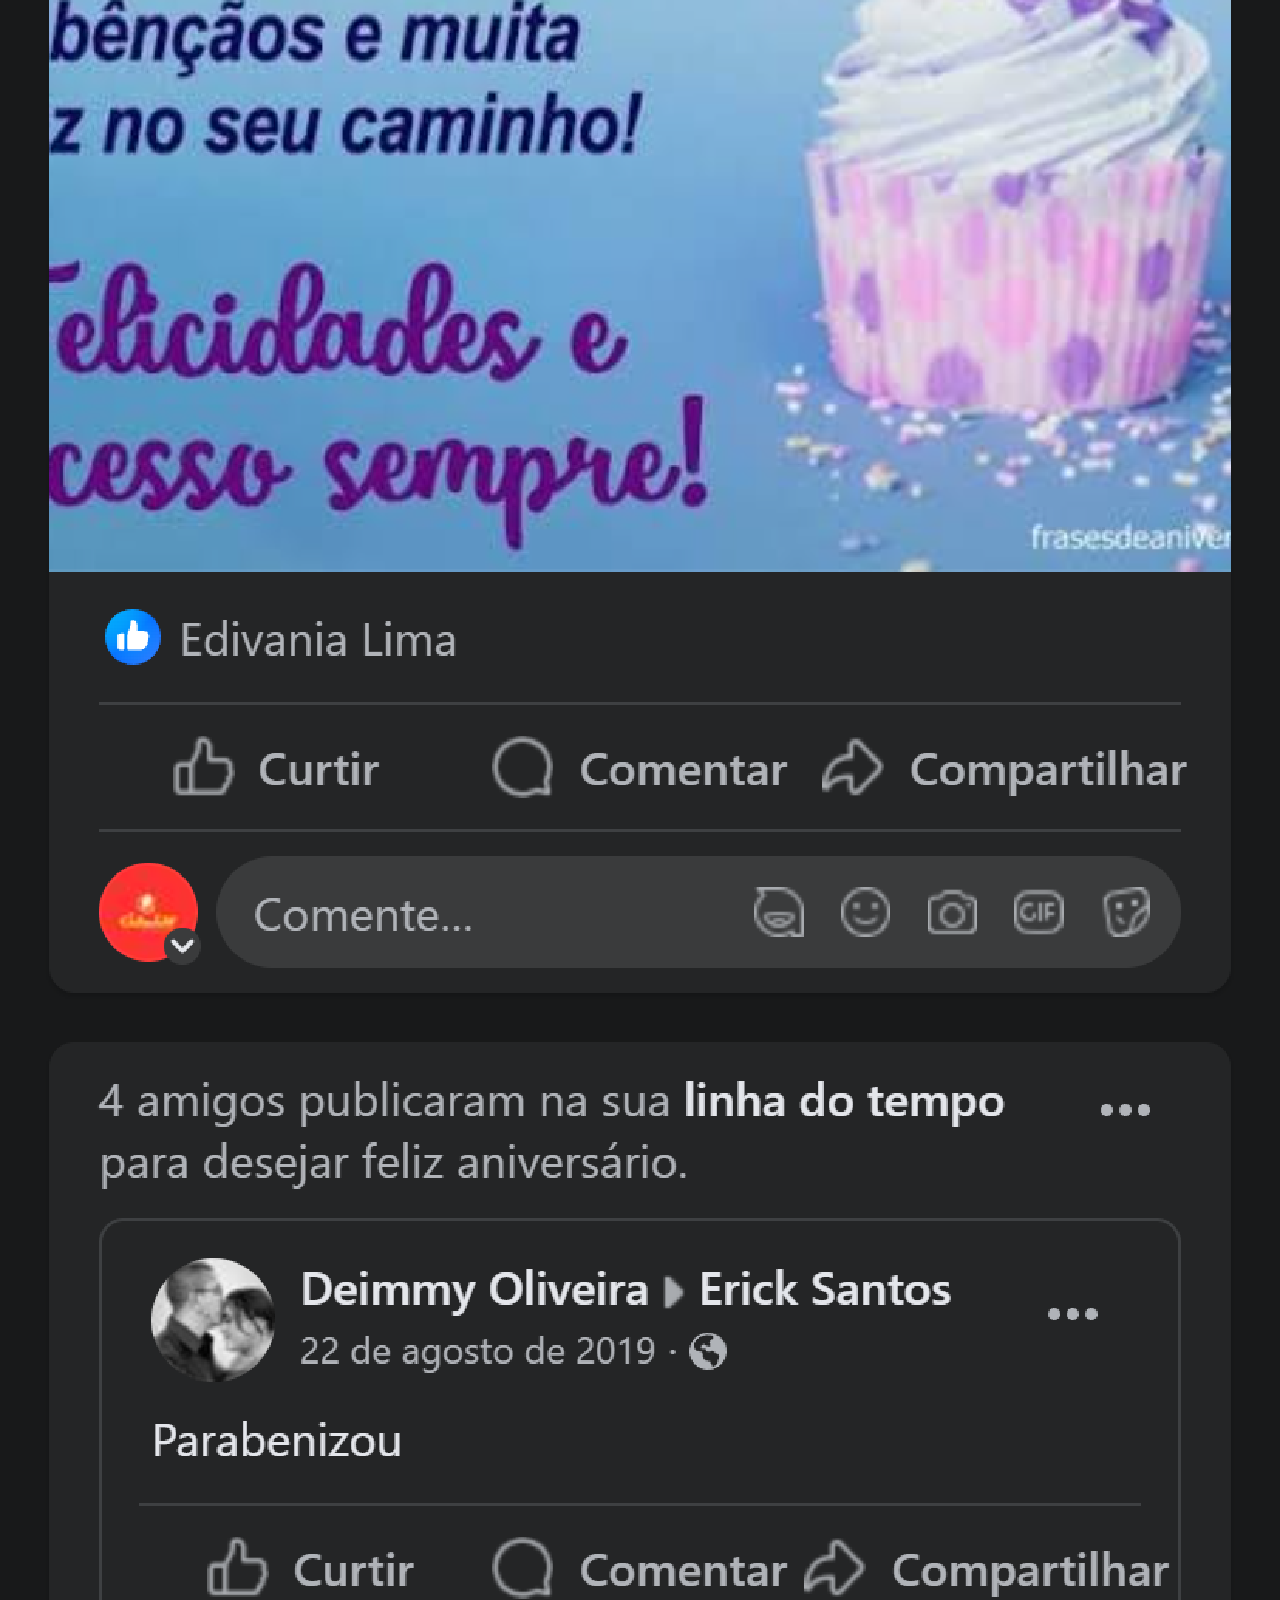
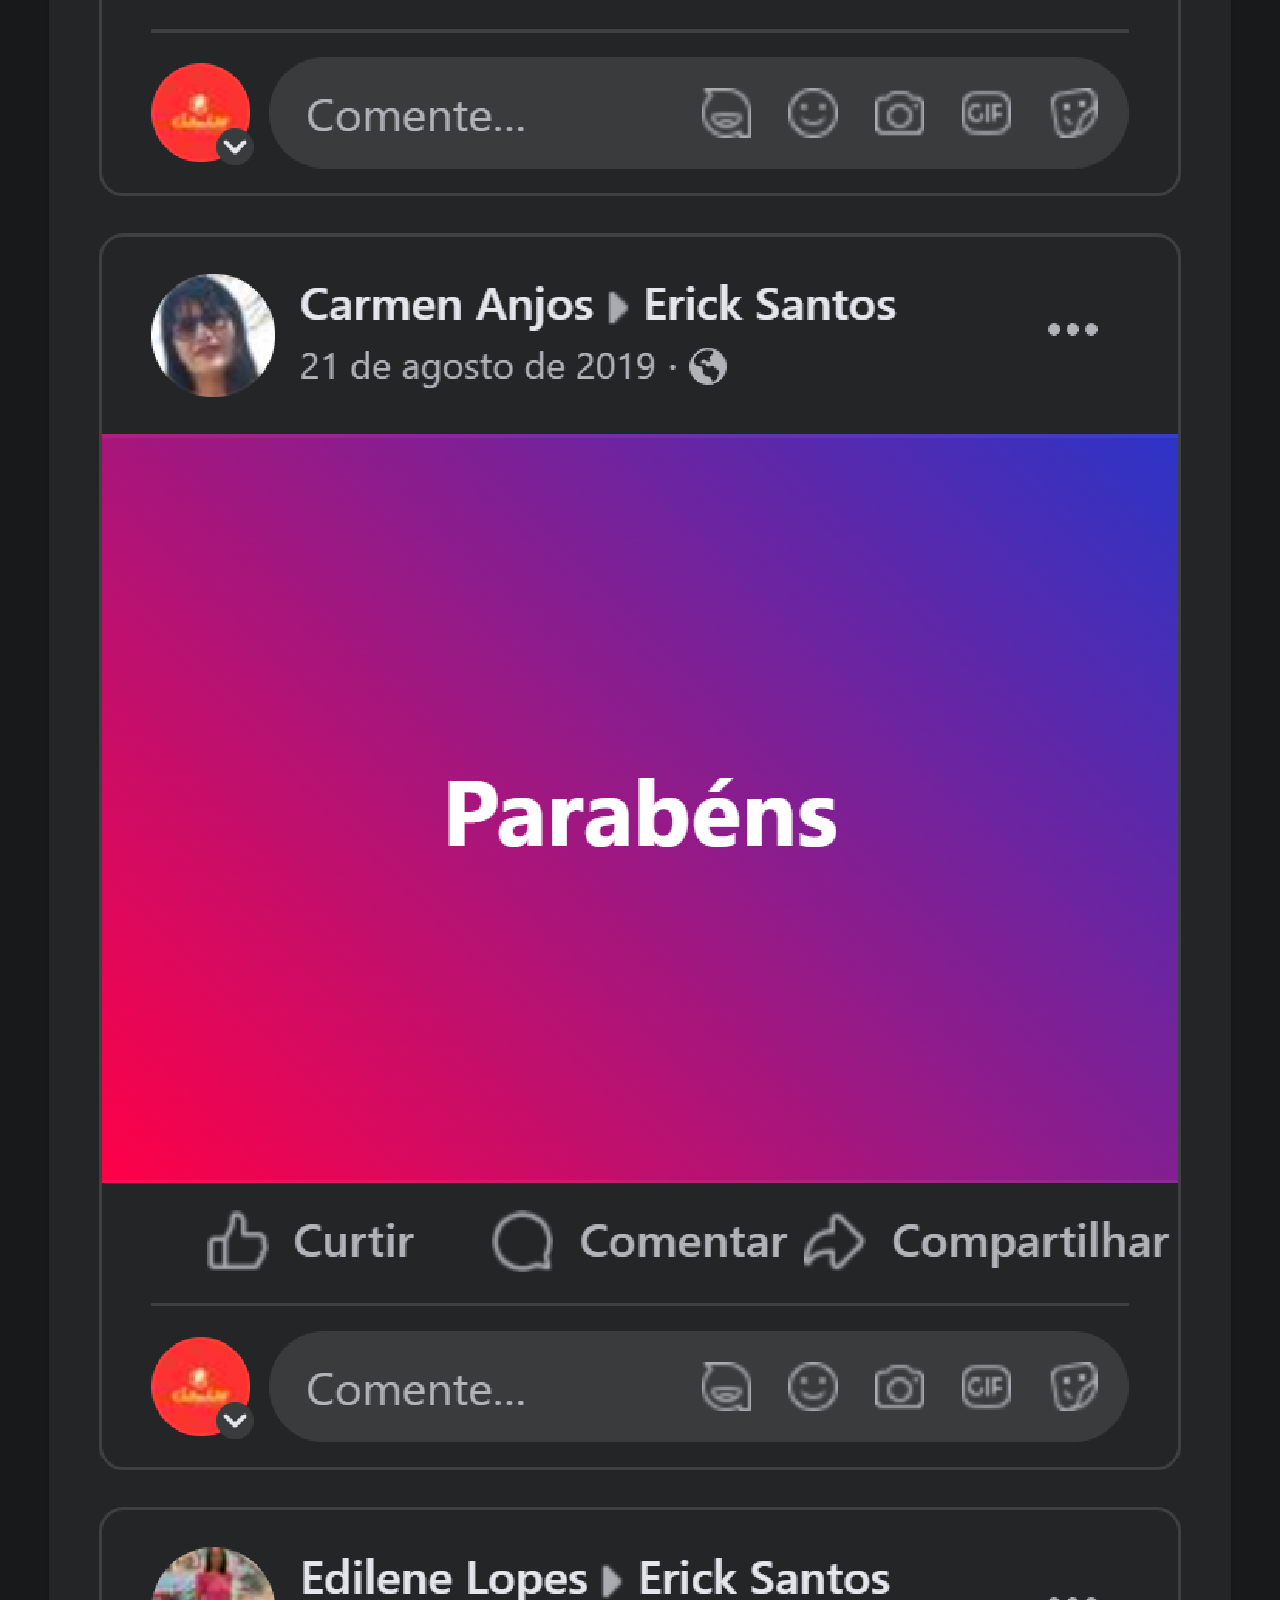
==== commit 0d4a7907: "Alteração projeto-social" ====
--- a/facebook.html
+++ b/facebook.html
@@ -7,7 +7,7 @@
     <link rel="stylesheet" href="estilos/social.css">
 </head>
 <body>
-    <img src="imagens/tela-facebook.jpg" alt="Facebook">
-    <a href="https://www.facebook.com/gustavoguanabara" target="_blank">ACESSE</a>
+    <img src="imagens-eu/tela-facebook-eu.png" alt="Facebook">
+    <a href="https://www.facebook.com/ErickSantos1603" target="_blank">ACESSE</a>
 </body>
 </html>--- a/estilos/social.css
+++ b/estilos/social.css
@@ -16,6 +16,7 @@
 }
 
 a {
+    margin: -5px;
     display: block;
     background-color: darkgreen;
     padding: 20px;
